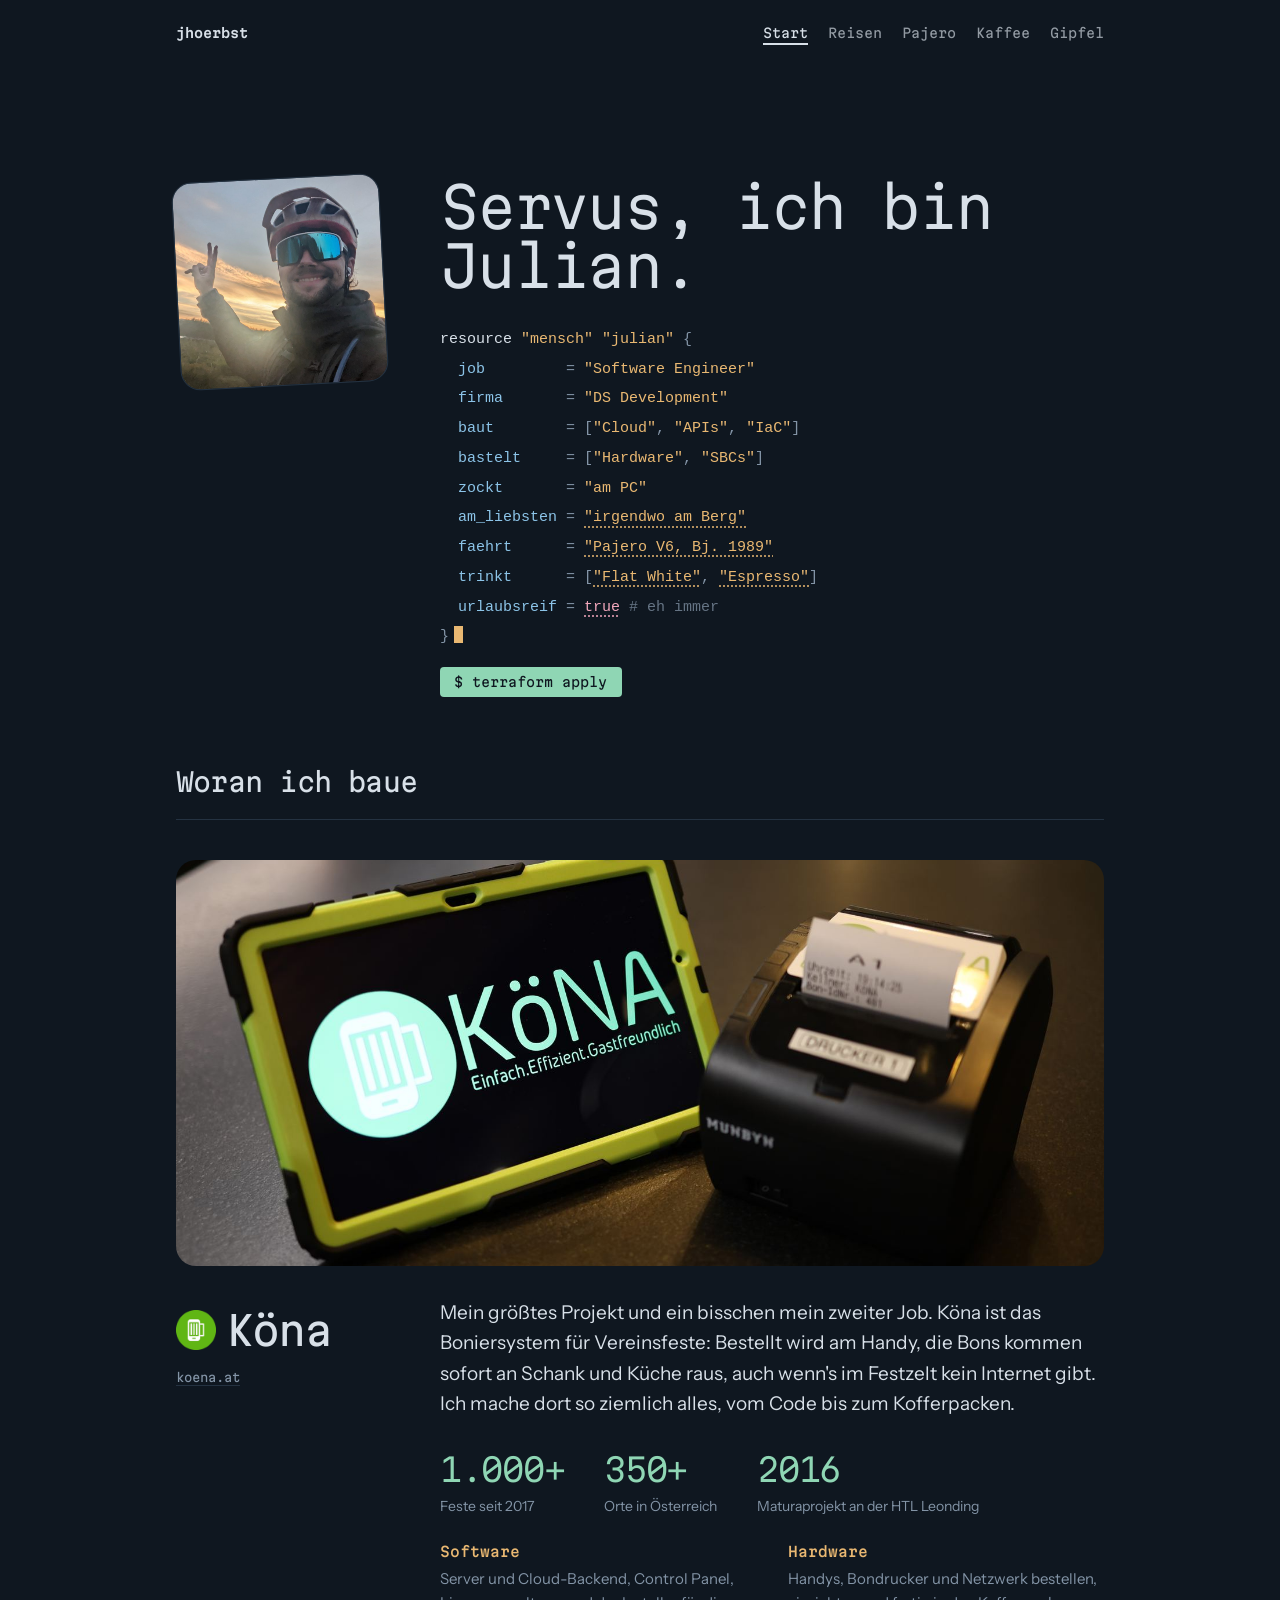
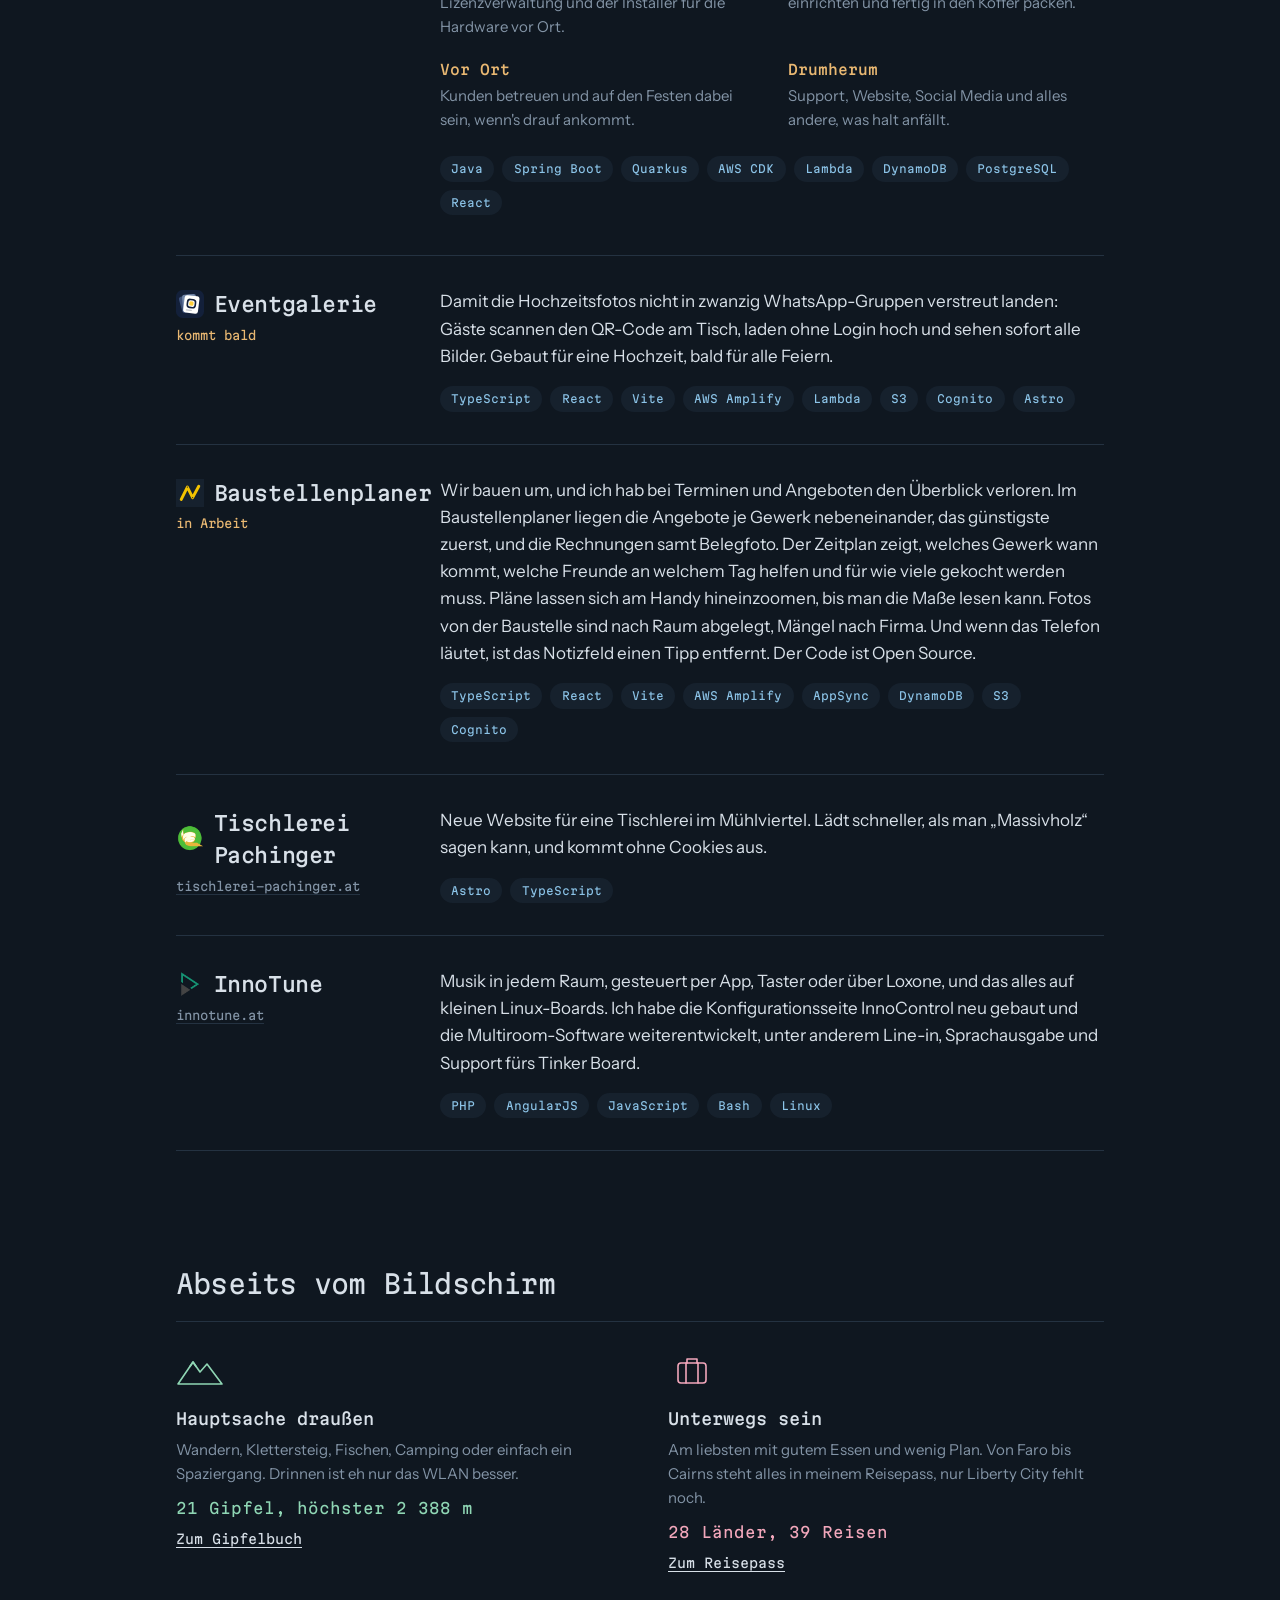
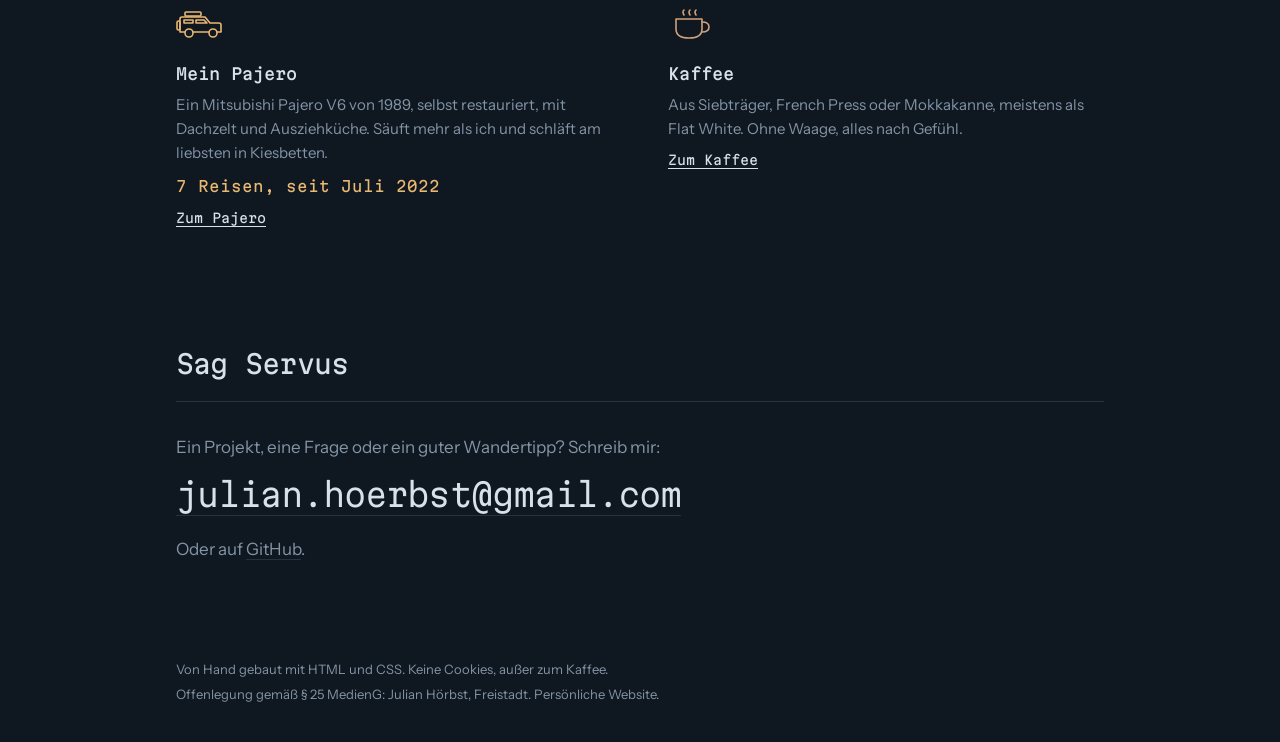
==== index.html @ 6cba7a68 "Baustellenplaner: mehr zu den Funktionen" ====
<!doctype html>
<html lang="de">
<head>
  <meta charset="utf-8">
  <meta name="viewport" content="width=device-width, initial-scale=1">
  <title>Julian Hörbst</title>
  <meta name="description" content="Servus, ich bin Julian: Software Engineer für Cloud, APIs und Infrastructure as Code. Hier gibt's meine Projekte und ein bisschen was über mich.">
  <meta name="color-scheme" content="dark">
  <meta name="theme-color" content="#0f1720">
  <link rel="canonical" href="https://jhoerbst.github.io/">
  <meta property="og:type" content="website">
  <meta property="og:title" content="Julian Hörbst">
  <meta property="og:description" content="Software Engineer für Cloud, APIs und Infrastructure as Code. Abseits vom Bildschirm am liebsten draußen.">
  <meta property="og:url" content="https://jhoerbst.github.io/">
  <meta property="og:locale" content="de_AT">
  <link rel="icon" href="assets/img/favicon.svg" type="image/svg+xml">
  <link rel="preload" href="assets/fonts/martian-mono.woff2" as="font" type="font/woff2" crossorigin>
  <link rel="preload" href="assets/fonts/instrument-sans.woff2" as="font" type="font/woff2" crossorigin>
  <link rel="stylesheet" href="assets/style.css">
  <link rel="stylesheet" href="assets/nav.css">
</head>
<body style="--nav-fg: var(--text)">
  <header>
    <nav class="sitenav" aria-label="Seiten">
      <a class="sitenav-logo" href="./">jhoerbst</a>
      <ul>
        <li><a href="./" aria-current="page">Start</a></li>
        <li><a href="reisen/">Reisen</a></li>
        <li><a href="camper/">Pajero</a></li>
        <li><a href="kaffee/">Kaffee</a></li>
        <li><a href="gipfel/">Gipfel</a></li>
      </ul>
    </nav>
  </header>

  <main>
    <section class="hero" aria-labelledby="name">
      <figure class="portrait">
        <span class="initials" aria-hidden="true">JH</span>
        <img src="assets/img/me.jpg" alt="Julian mit Radhelm und Sonnenbrille, macht ein Peace-Zeichen vor einem Sonnenuntergang" width="800" height="800" onerror="this.remove()">
      </figure>

      <div class="intro">
        <h1 id="name">Servus, ich bin Julian.</h1>
        <pre class="hcl"><code><span class="l"><span class="kw">resource</span> <span class="s">"mensch"</span> <span class="s">"julian"</span> {</span>
<span class="l">  <span class="k">job</span>         = <span class="s">"Software Engineer"</span></span>
<span class="l">  <span class="k">firma</span>       = <span class="s">"DS Development"</span></span>
<span class="l">  <span class="k">baut</span>        = [<span class="s">"Cloud"</span>, <span class="s">"APIs"</span>, <span class="s">"IaC"</span>]</span>
<span class="l">  <span class="k">bastelt</span>     = [<span class="s">"Hardware"</span>, <span class="s">"SBCs"</span>]</span>
<span class="l">  <span class="k">zockt</span>       = <span class="s">"am PC"</span></span>
<span class="l">  <span class="k">am_liebsten</span> = <button class="s wechsel" type="button" id="am-liebsten" title="Draufklicken">"irgendwo am Berg"</button></span>
<span class="l">  <span class="k">faehrt</span>      = <a class="s" href="camper/">"Pajero V6, Bj. 1989"</a></span>
<span class="l">  <span class="k">trinkt</span>      = [<a class="s" href="kaffee/">"Flat White"</a>, <a class="s" href="kaffee/">"Espresso"</a>]</span>
<span class="l">  <span class="k">urlaubsreif</span> = <button class="bool" type="button" aria-pressed="true" title="Draufklicken">true</button> <span class="c"># eh immer</span></span>
<span class="l">}<span class="cursor" aria-hidden="true"></span></span></code></pre>
        <button type="button" class="apply-knopf" id="apply">$ terraform apply</button>
        <pre class="terminal" id="terminal" aria-live="polite" hidden></pre>
      </div>
    </section>

    <section class="projects" aria-labelledby="projekte">
      <h2 id="projekte">Woran ich baue</h2>

      <article class="feature" aria-labelledby="koena">
        <img class="feature-img" src="assets/img/koena.jpg" alt="Köna-Tablet mit Logo neben einem Bondrucker, der gerade einen Bon druckt" width="1600" height="920" loading="lazy">

        <div class="feature-body">
          <div class="feature-head">
            <h3 id="koena"><img class="logo" src="assets/img/logos/koena.png" alt="" width="96" height="96">Köna</h3>
            <a class="project-link" href="https://koena.at">koena.at</a>
          </div>
          <p class="feature-lead">
            Mein größtes Projekt und ein bisschen mein zweiter Job. Köna ist das Boniersystem
            für Vereinsfeste: Bestellt wird am Handy, die Bons kommen sofort an Schank und
            Küche raus, auch wenn's im Festzelt kein Internet gibt. Ich mache dort so ziemlich
            alles, vom Code bis zum Kofferpacken.
          </p>

          <dl class="facts">
            <div><dt>Feste seit 2017</dt><dd>1.000+</dd></div>
            <div><dt>Orte in Österreich</dt><dd>350+</dd></div>
            <div><dt>Maturaprojekt an der HTL Leonding</dt><dd>2016</dd></div>
          </dl>

          <ul class="roles">
            <li><h4>Software</h4><p>Server und Cloud-Backend, Control Panel, Lizenzverwaltung und der Installer für die Hardware vor Ort.</p></li>
            <li><h4>Hardware</h4><p>Handys, Bondrucker und Netzwerk bestellen, einrichten und fertig in den Koffer packen.</p></li>
            <li><h4>Vor Ort</h4><p>Kunden betreuen und auf den Festen dabei sein, wenn's drauf ankommt.</p></li>
            <li><h4>Drumherum</h4><p>Support, Website, Social Media und alles andere, was halt anfällt.</p></li>
          </ul>

          <ul class="stack" aria-label="Technik">
            <li>Java</li><li>Spring Boot</li><li>Quarkus</li><li>AWS CDK</li><li>Lambda</li><li>DynamoDB</li><li>PostgreSQL</li><li>React</li>
          </ul>
        </div>
      </article>

      <ul class="project-list">

        <li class="project">
          <div class="project-head">
            <h3><img class="logo" src="assets/img/logos/eventgalerie.svg" alt="" width="96" height="96">Eventgalerie</h3>
            <span class="status">kommt bald</span>
          </div>
          <p>
            Damit die Hochzeitsfotos nicht in zwanzig WhatsApp-Gruppen verstreut landen:
            Gäste scannen den QR-Code am Tisch, laden ohne Login hoch und sehen sofort
            alle Bilder. Gebaut für eine Hochzeit, bald für alle Feiern.
          </p>
          <ul class="stack" aria-label="Technik">
            <li>TypeScript</li><li>React</li><li>Vite</li><li>AWS Amplify</li><li>Lambda</li><li>S3</li><li>Cognito</li><li>Astro</li>
          </ul>
        </li>

        <li class="project">
          <div class="project-head">
            <h3><img class="logo" src="assets/img/logos/baustellenplaner.svg" alt="" width="96" height="96">Baustellenplaner</h3>
            <span class="status">in Arbeit</span>
          </div>
          <p>
            Wir bauen um, und ich hab bei Terminen und Angeboten den Überblick verloren.
            Im Baustellenplaner liegen die Angebote je Gewerk nebeneinander, das günstigste
            zuerst, und die Rechnungen samt Belegfoto. Der Zeitplan zeigt, welches Gewerk
            wann kommt, welche Freunde an welchem Tag helfen und für wie viele gekocht
            werden muss. Pläne lassen sich am Handy hineinzoomen, bis man die Maße lesen
            kann. Fotos von der Baustelle sind nach Raum abgelegt, Mängel nach Firma. Und
            wenn das Telefon läutet, ist das Notizfeld einen Tipp entfernt. Der Code ist
            Open Source.
          </p>
          <ul class="stack" aria-label="Technik">
            <li>TypeScript</li><li>React</li><li>Vite</li><li>AWS Amplify</li><li>AppSync</li><li>DynamoDB</li><li>S3</li><li>Cognito</li>
          </ul>
        </li>

        <li class="project">
          <div class="project-head">
            <h3><img class="logo" src="assets/img/logos/pachinger.png" alt="" width="96" height="96">Tischlerei Pachinger</h3>
            <a class="project-link" href="https://tischlerei-pachinger.at">tischlerei-pachinger.at</a>
          </div>
          <p>
            Neue Website für eine Tischlerei im Mühlviertel. Lädt schneller, als man
            „Massivholz“ sagen kann, und kommt ohne Cookies aus.
          </p>
          <ul class="stack" aria-label="Technik">
            <li>Astro</li><li>TypeScript</li>
          </ul>
        </li>

        <li class="project">
          <div class="project-head">
            <h3><img class="logo" src="assets/img/logos/innotune.png" alt="" width="96" height="96">InnoTune</h3>
            <a class="project-link" href="https://www.innotune.at/">innotune.at</a>
          </div>
          <p>
            Musik in jedem Raum, gesteuert per App, Taster oder über Loxone, und das alles
            auf kleinen Linux-Boards. Ich habe die Konfigurationsseite InnoControl neu gebaut
            und die Multiroom-Software weiterentwickelt, unter anderem Line-in, Sprachausgabe
            und Support fürs Tinker Board.
          </p>
          <ul class="stack" aria-label="Technik">
            <li>PHP</li><li>AngularJS</li><li>JavaScript</li><li>Bash</li><li>Linux</li>
          </ul>
        </li>
      </ul>
    </section>

    <section class="offline" aria-labelledby="offline">
      <h2 id="offline">Abseits vom Bildschirm</h2>

      <ul class="hobby-list">
        <li class="hobby hobby-berg">
          <svg viewBox="0 0 48 32" aria-hidden="true"><path d="M2 30 L17 8 L24 18 L31 10 L46 30 Z"/><path d="M14 12.5 L17 8 L20 12.5"/></svg>
          <h3>Hauptsache draußen</h3>
          <p>Wandern, Klettersteig, Fischen, Camping oder einfach ein Spaziergang. Drinnen ist eh nur das WLAN besser.</p>
          <p class="hobby-zahl" id="gipfel-zahl" hidden></p>
          <a class="hobby-link" href="gipfel/">Zum Gipfelbuch</a>
        </li>
        <li class="hobby hobby-reise">
          <svg viewBox="0 0 48 32" aria-hidden="true"><rect x="10" y="9" width="28" height="20" rx="3"/><path d="M19 9 V5 H29 V9 M18 9 V29 M30 9 V29"/></svg>
          <h3>Unterwegs sein</h3>
          <p>Am liebsten mit gutem Essen und wenig Plan. Von Faro bis Cairns steht alles in meinem Reisepass, nur Liberty City fehlt noch.</p>
          <p class="hobby-zahl" id="reise-zahl" hidden></p>
          <a class="hobby-link" href="reisen/">Zum Reisepass</a>
        </li>
        <li class="hobby hobby-pajero">
          <svg viewBox="0 0 48 32" aria-hidden="true"><rect x="9" y="3" width="16" height="4" rx="1"/><path d="M4 23 V10 Q4 8 6 8 H29 L34 14 H43 Q45 14 45 16 V23 Z"/><path d="M8 11 H17 V14 H8 Z M20 11 H28 L31 14 H20 Z"/><rect x="1" y="12" width="3" height="9" rx="1.5"/><circle class="rad" cx="13" cy="24" r="4"/><circle class="rad" cx="37" cy="24" r="4"/></svg>
          <h3>Mein Pajero</h3>
          <p>Ein Mitsubishi Pajero V6 von 1989, selbst restauriert, mit Dachzelt und Ausziehküche. Säuft mehr als ich und schläft am liebsten in Kiesbetten.</p>
          <p class="hobby-zahl" id="pajero-zahl" hidden></p>
          <a class="hobby-link" href="camper/">Zum Pajero</a>
        </li>
        <li class="hobby hobby-kaffee">
          <svg viewBox="0 0 48 32" aria-hidden="true"><path d="M8 10 H34 V20 Q34 29 21 29 Q8 29 8 20 Z"/><path d="M34 13 Q41 13 41 18 Q41 23 34 23"/><path d="M16 6 Q14 3 16 1 M22 6 Q20 3 22 1 M28 6 Q26 3 28 1"/></svg>
          <h3>Kaffee</h3>
          <p>Aus Siebträger, French Press oder Mokkakanne, meistens als Flat White. Ohne Waage, alles nach Gefühl.</p>
          <a class="hobby-link" href="kaffee/">Zum Kaffee</a>
        </li>
      </ul>
    </section>
  </main>

  <footer class="contact" aria-labelledby="kontakt">
    <h2 id="kontakt">Sag Servus</h2>
    <p>Ein Projekt, eine Frage oder ein guter Wandertipp? Schreib mir:</p>
    <!-- Adresse wird erst im Browser zusammengesetzt, damit Bots sie nicht aus dem HTML lesen -->
    <a class="mail" id="mail" data-u="tsbreoh.nailuj" data-d="moc.liamg">julian.hoerbst [at] gmail [punkt] com</a>
    <p class="profile">Oder auf <a href="https://github.com/JHoerbst">GitHub</a>.</p>
    <p class="fine">
      Von Hand gebaut mit HTML und CSS. Keine Cookies, außer zum Kaffee.
    </p>
    <p class="legal">
      Offenlegung gemäß § 25 MedienG: Julian Hörbst, Freistadt. Persönliche Website.
    </p>
  </footer>

  <!-- Konami-Code: ↑↑↓↓←→←→BA -->
  <div class="konami" id="konami" aria-hidden="true">
    <svg viewBox="0 0 48 32"><rect x="9" y="3" width="16" height="4" rx="1"/><path d="M4 23 V10 Q4 8 6 8 H29 L34 14 H43 Q45 14 45 16 V23 Z"/><path d="M8 11 H17 V14 H8 Z M20 11 H28 L31 14 H20 Z"/><rect x="1" y="12" width="3" height="9" rx="1.5"/><circle class="rad" cx="13" cy="24" r="4"/><circle class="rad" cx="37" cy="24" r="4"/></svg>
  </div>

  <script src="assets/start.js"></script>
  <script>
    // Zahlen von der Reiseseite, damit die Startseite immer mitzieht
    fetch('reisen/reisen.json', { cache: 'no-cache' })
      .then((r) => (r.ok ? r.json() : Promise.reject()))
      .then((d) => {
        const reisen = d.reisen || [];
        const laender = new Set(reisen.flatMap((r) => r.laender || []));
        const pajero = reisen.filter((r) => (r.tags || []).includes('camper'));
        const zeige = (id, text) => { const el = document.getElementById(id); el.textContent = text; el.hidden = false; };
        zeige('reise-zahl', `${laender.size} Länder, ${reisen.length} Reisen`);
        if (pajero.length) zeige('pajero-zahl', `${pajero.length} Reisen, seit Juli 2022`);
      })
      .catch(() => {});
    fetch('gipfel/gipfel.json', { cache: 'no-cache' })
      .then((r) => (r.ok ? r.json() : Promise.reject()))
      .then((d) => {
        const g = (d.gipfel || []).filter((x) => x.hoehe != null).sort((a, b) => b.hoehe - a.hoehe);
        const el = document.getElementById('gipfel-zahl');
        el.textContent = `${d.gipfel.length} Gipfel, höchster ${g[0].hoehe.toLocaleString('de-AT')} m`;
        el.hidden = false;
      })
      .catch(() => {});

    // Kleines Easter Egg: urlaubsreif umschalten.
    document.querySelectorAll('.bool').forEach((btn) => {
      const comment = btn.nextElementSibling;
      btn.addEventListener('click', () => {
        const on = btn.getAttribute('aria-pressed') !== 'true';
        btn.setAttribute('aria-pressed', on);
        btn.textContent = on ? 'true' : 'false';
        comment.textContent = on ? '# eh immer' : '# netter Versuch';
      });
    });
  </script>
</body>
</html>
---- assets/style.css ----
@font-face {
  font-family: "Martian Mono";
  src: url("fonts/martian-mono.woff2") format("woff2");
  font-weight: 100 800;
  font-display: swap;
}

@font-face {
  font-family: "Instrument Sans";
  src: url("fonts/instrument-sans.woff2") format("woff2");
  font-weight: 400 700;
  font-display: swap;
}

:root {
  --bg: #0f1720;
  --surface: #16212d;
  --line: #243241;
  --text: #d8e0e8;
  --muted: #8394a6;
  --key: #8cc4e8;
  --string: #e9b872;
  --mint: #8fd6b4;
  --rose: #f2a7bb;

  --mono: "Martian Mono", ui-monospace, "SF Mono", Menlo, monospace;
  --sans: "Instrument Sans", system-ui, -apple-system, "Segoe UI", sans-serif;

  --measure: 62ch;
  --gutter: clamp(1rem, 5vw, 3rem);
  --col: 13rem;
  --gap: clamp(1.5rem, 5vw, 3.5rem);
  color-scheme: dark;
}

*,
*::before,
*::after {
  box-sizing: border-box;
}

html {
  -webkit-text-size-adjust: 100%;
}

body {
  margin: 0;
  background: var(--bg);
  color: var(--text);
  font-family: var(--sans);
  font-size: 1.0625rem;
  line-height: 1.6;
  -webkit-font-smoothing: antialiased;
}

a {
  color: inherit;
  text-decoration-color: var(--line);
  text-decoration-thickness: 1px;
  text-underline-offset: 0.25em;
}

a:hover {
  color: var(--string);
  text-decoration-color: currentColor;
}

:focus-visible {
  outline: 2px solid var(--string);
  outline-offset: 3px;
  border-radius: 2px;
}

h1,
h2,
h3 {
  font-family: var(--mono);
  font-weight: 400;
  margin: 0;
}

p {
  margin: 0;
}

/* Kopfzeile */

.top {
  display: flex;
  align-items: center;
  justify-content: space-between;
  max-width: 64rem;
  margin: 0 auto;
  padding: 1.5rem var(--gutter);
  font-family: var(--mono);
  font-size: 0.8125rem;
}

.mark {
  font-weight: 600;
  text-decoration: none;
  letter-spacing: -0.02em;
}

.top nav {
  display: flex;
  flex-wrap: wrap;
  justify-content: flex-end;
  gap: 0.35rem 1.5rem;
}

@media (max-width: 40rem) {
  .top {
    align-items: flex-start;
  }

  .top nav {
    gap: 0.35rem 1rem;
  }
}

.top nav a {
  color: var(--muted);
  text-decoration: none;
}

.top nav a:hover {
  color: var(--string);
}

main,
.contact {
  max-width: 64rem;
  margin: 0 auto;
  padding: 0 var(--gutter);
}

/* Einstieg */

.hero {
  display: grid;
  grid-template-columns: var(--col) minmax(0, 1fr);
  gap: var(--gap);
  align-items: start;
  padding: clamp(3rem, 10vw, 7rem) 0 clamp(2.5rem, 6vw, 4rem);
}

.portrait {
  position: relative;
  margin: 0;
  aspect-ratio: 1;
  background: var(--surface);
  border: 1px solid var(--line);
  border-radius: 1.25rem;
  overflow: hidden;
  transform: rotate(-3deg);
  transition: transform 0.3s ease;
}

.portrait:hover {
  transform: rotate(1.5deg) scale(1.03);
}

.portrait img {
  position: absolute;
  inset: 0;
  width: 100%;
  height: 100%;
  object-fit: cover;
}

.initials {
  position: absolute;
  inset: 0;
  display: grid;
  place-items: center;
  font-family: var(--mono);
  font-size: 2.5rem;
  font-weight: 300;
  color: var(--muted);
}

h1 {
  font-size: clamp(1.875rem, 5.4vw, 3.5rem);
  font-weight: 300;
  line-height: 1.05;
  letter-spacing: -0.04em;
  margin-bottom: 1.75rem;
}

.hcl {
  margin: 0;
  font-family: var(--mono);
  font-size: clamp(0.75rem, 1.6vw, 0.9375rem);
  line-height: 1.85;
  color: var(--muted);
  overflow-x: auto;
}

.hcl .kw {
  color: var(--text);
}

.hcl .k {
  color: var(--key);
}

.hcl .s {
  color: var(--string);
}

.hcl .l {
  display: inline-block;
}

.hcl .c {
  color: var(--muted);
  opacity: 0.75;
}

.bool {
  font: inherit;
  color: var(--rose);
  background: none;
  border: 0;
  padding: 0;
  cursor: pointer;
  text-decoration: underline dotted;
  text-underline-offset: 0.3em;
}

.bool:hover {
  color: var(--text);
}

.cursor {
  display: inline-block;
  width: 0.6em;
  height: 1.15em;
  margin-left: 0.35em;
  vertical-align: -0.2em;
  background: var(--string);
  animation: blink 1.1s steps(1) infinite;
}

/* Der einzige Auftritt: Zeilen erscheinen wie bei einem terraform apply. */
@media (prefers-reduced-motion: no-preference) {
  .hcl .l {
    opacity: 0;
    animation: line-in 0.01s linear forwards;
  }

  .hcl .l:nth-child(1) { animation-delay: 0.15s; }
  .hcl .l:nth-child(2) { animation-delay: 0.27s; }
  .hcl .l:nth-child(3) { animation-delay: 0.39s; }
  .hcl .l:nth-child(4) { animation-delay: 0.51s; }
  .hcl .l:nth-child(5) { animation-delay: 0.6s; }
  .hcl .l:nth-child(6) { animation-delay: 0.69s; }
  .hcl .l:nth-child(7) { animation-delay: 0.78s; }
  .hcl .l:nth-child(8) { animation-delay: 0.9s; }
  .hcl .l:nth-child(9) { animation-delay: 1.02s; }
  .hcl .l:nth-child(10) { animation-delay: 1.14s; }
  .hcl .l:nth-child(11) { animation-delay: 1.26s; }
  .hcl .l:nth-child(12) { animation-delay: 1.38s; }
}

@media (prefers-reduced-motion: reduce) {
  .cursor {
    animation: none;
  }

  .portrait {
    transition: none;
  }
}

@keyframes line-in {
  to { opacity: 1; }
}

@keyframes blink {
  50% { opacity: 0; }
}

/* Über mich */

.about {
  display: grid;
  gap: 1rem;
  max-width: var(--measure);
  margin-left: calc(var(--col) + var(--gap));
  padding-bottom: clamp(4rem, 10vw, 7rem);
  font-size: clamp(1.0625rem, 1.6vw, 1.1875rem);
}

/* Projekte */

.projects h2,
.offline h2,
.contact h2 {
  font-size: clamp(1.25rem, 2.6vw, 1.625rem);
  font-weight: 400;
  letter-spacing: -0.03em;
  padding-bottom: 1rem;
  border-bottom: 1px solid var(--line);
}

.project-list {
  list-style: none;
  margin: 0;
  padding: 0;
}

.project {
  display: grid;
  grid-template-columns: var(--col) minmax(0, var(--measure));
  align-content: start;
  gap: 0.75rem var(--gap);
  padding: 2rem 0;
  border-bottom: 1px solid var(--line);
}

.project-head {
  display: flex;
  flex-direction: column;
  align-items: flex-start;
  gap: 0.35rem;
  grid-row: span 2;
}

.project h3,
.feature-head h3 {
  display: flex;
  align-items: center;
  gap: 0.6rem;
}

.logo {
  flex: none;
  width: 1.75rem;
  height: 1.75rem;
}

.feature-head .logo {
  width: 2.5rem;
  height: 2.5rem;
}

.project h3 {
  font-size: 1.25rem;
  font-weight: 500;
  letter-spacing: -0.02em;
}

.project-link,
.status {
  font-family: var(--mono);
  font-size: 0.75rem;
  color: var(--muted);
}

.status {
  color: var(--string);
}

.project p {
  grid-column: 2;
  color: var(--text);
}

.stack {
  grid-column: 2;
  display: flex;
  flex-wrap: wrap;
  gap: 0.5rem;
  list-style: none;
  margin: 0.25rem 0 0;
  padding: 0;
  font-family: var(--mono);
  font-size: 0.6875rem;
  color: var(--key);
}

.stack li {
  padding: 0.25rem 0.7rem;
  background: var(--surface);
  border-radius: 999px;
}

/* Köna */

.feature {
  padding: 2.5rem 0;
  border-bottom: 1px solid var(--line);
}

.feature-img {
  display: block;
  width: 100%;
  height: auto;
  aspect-ratio: 16 / 7;
  object-fit: cover;
  object-position: center 55%;
  border-radius: 1.25rem;
  margin-bottom: 2rem;
}

.feature-body {
  display: grid;
  grid-template-columns: var(--col) minmax(0, 1fr);
  gap: 1.5rem var(--gap);
}

.feature-head {
  grid-row: span 4;
  display: flex;
  flex-direction: column;
  align-items: flex-start;
  gap: 0.35rem;
}

.feature-head h3 {
  font-size: clamp(1.75rem, 4vw, 2.5rem);
  font-weight: 400;
  letter-spacing: -0.04em;
}

.feature-lead {
  max-width: var(--measure);
  font-size: clamp(1.0625rem, 1.6vw, 1.1875rem);
}

.facts {
  display: flex;
  flex-wrap: wrap;
  gap: 1rem 2.5rem;
  margin: 0;
}

.facts div {
  display: flex;
  flex-direction: column-reverse;
}

.facts dd {
  margin: 0;
  font-family: var(--mono);
  font-size: clamp(1.5rem, 3vw, 2rem);
  font-weight: 300;
  letter-spacing: -0.04em;
  color: var(--mint);
}

.facts dt {
  font-size: 0.875rem;
  color: var(--muted);
}

.roles {
  display: grid;
  grid-template-columns: repeat(2, minmax(0, 1fr));
  gap: 1.25rem 2rem;
  list-style: none;
  margin: 0;
  padding: 0;
}

.roles h4 {
  margin: 0 0 0.2rem;
  font-family: var(--mono);
  font-size: 0.875rem;
  font-weight: 500;
  color: var(--string);
}

.roles p {
  font-size: 0.9375rem;
  color: var(--muted);
}

.feature .stack {
  grid-column: 2;
  margin: 0;
}

/* Abseits vom Bildschirm */

.offline {
  padding-top: clamp(4rem, 10vw, 7rem);
}

.hobby-list {
  display: grid;
  grid-template-columns: repeat(2, minmax(0, 1fr));
  gap: 2rem var(--gap);
  list-style: none;
  margin: 0;
  padding: 2rem 0 0;
}

.hobby svg {
  width: 3rem;
  height: 2rem;
  margin-bottom: 0.75rem;
  fill: none;
  stroke: currentColor;
  stroke-width: 1.6;
  stroke-linecap: round;
  stroke-linejoin: round;
}

.hobby-berg { color: var(--mint); }
.hobby-chip { color: var(--key); }
.hobby-reise { color: var(--rose); }
.hobby-pajero { color: var(--string); }
.hobby-pajero .rad { fill: var(--bg); }
.hobby-kaffee { color: #d1a27a; }

.hobby-zahl {
  margin-top: 0.6rem;
  font-family: var(--mono);
  font-size: 0.8125rem;
  color: currentColor !important;
}

.hobby-link {
  display: inline-block;
  margin-top: 0.6rem;
  font-family: var(--mono);
  font-size: 0.8125rem;
  color: var(--text);
  text-decoration-color: currentColor;
}

.hcl a.s {
  text-decoration: underline dotted;
  text-underline-offset: 0.3em;
}

.hcl a.s:hover {
  color: var(--text);
}

.hobby h3 {
  margin-bottom: 0.4rem;
  color: var(--text);
  font-size: 1rem;
  font-weight: 500;
}

.hobby p {
  color: var(--muted);
  font-size: 0.9375rem;
}

/* Kontakt */

.contact {
  padding-top: clamp(4rem, 10vw, 7rem);
  padding-bottom: 3rem;
}

.contact > p:first-of-type {
  margin-top: 2rem;
  color: var(--muted);
}

.mail {
  display: inline-block;
  margin-top: 0.5rem;
  font-family: var(--mono);
  font-size: clamp(1rem, 3.6vw, 2rem);
  font-weight: 300;
  letter-spacing: -0.03em;
  overflow-wrap: anywhere;
}

.fine {
  margin-top: clamp(4rem, 10vw, 6rem);
  font-size: 0.8125rem;
  color: var(--muted);
}

.legal {
  margin-top: 0.25rem;
  font-size: 0.8125rem;
  color: var(--muted);
}

/* Schmal */

@media (max-width: 40rem) {
  .hero {
    grid-template-columns: 1fr;
  }

  .about {
    margin-left: 0;
  }

  .portrait {
    width: 7.5rem;
  }

  .initials {
    font-size: 1.75rem;
  }

  .project {
    grid-template-columns: minmax(0, 1fr);
  }

  .project-head {
    grid-row: auto;
  }

  .feature-img {
    aspect-ratio: 4 / 3;
    border-radius: 1rem;
  }

  .feature-body {
    grid-template-columns: minmax(0, 1fr);
  }

  .feature-head {
    grid-row: auto;
  }

  .feature .stack {
    grid-column: 1;
  }

  .roles,
  .hobby-list {
    grid-template-columns: minmax(0, 1fr);
  }

  .project p,
  .stack {
    grid-column: 1;
  }
}

/* am_liebsten zum Durchklicken */
.wechsel {
  font: inherit;
  color: var(--string);
  background: none;
  border: 0;
  padding: 0;
  cursor: pointer;
  text-decoration: underline dotted;
  text-underline-offset: 0.3em;
}

/* terraform apply */
.apply-knopf {
  margin-top: 1rem;
  font-family: var(--mono);
  font-size: 0.8125rem;
  color: var(--bg);
  background: var(--mint);
  border: 0;
  border-radius: 4px;
  padding: 0.45rem 0.9rem;
  cursor: pointer;
}

.apply-knopf:hover {
  background: var(--string);
}

.terminal {
  margin: 0.75rem 0 0;
  padding: 1rem 1.1rem;
  background: #0a1017;
  border: 1px solid var(--line);
  border-radius: 6px;
  font-family: var(--mono);
  font-size: clamp(0.6875rem, 1.4vw, 0.8125rem);
  line-height: 1.7;
  color: var(--muted);
  white-space: pre-wrap;
  overflow-x: auto;
}

.terminal .cmd { color: var(--text); }
.terminal .plus { color: var(--mint); }
.terminal .ok { color: var(--mint); font-weight: 600; }

/* Konami-Pajero */
.konami {
  position: fixed;
  left: 0;
  bottom: 1rem;
  z-index: 20;
  width: 9rem;
  color: var(--string);
  transform: translateX(-12rem);
  pointer-events: none;
}

.konami svg {
  width: 100%;
  fill: none;
  stroke: currentColor;
  stroke-width: 1.6;
  stroke-linecap: round;
  stroke-linejoin: round;
}

.konami .rad { fill: var(--bg); }

.konami.faehrt {
  animation: quer 3.2s cubic-bezier(0.4, 0, 0.6, 1) both;
}

@keyframes quer {
  from { transform: translateX(-12rem); }
  to { transform: translateX(calc(100vw + 2rem)); }
}

@media (prefers-reduced-motion: reduce) {
  .konami.faehrt { animation-duration: 0.01s; }
}

.profile {
  margin-top: 1rem;
  color: var(--muted);
}
---- assets/nav.css ----
/* Gemeinsame Navigation: auf jeder Seite gleich gebaut, nur die Farbe kommt vom Theme (--nav-fg) */

@font-face {
  font-family: "Sitenav Mono";
  src: url("fonts/martian-mono.woff2") format("woff2");
  font-weight: 100 800;
  font-display: swap;
}

.sitenav {
  display: flex;
  flex-wrap: wrap;
  align-items: center;
  justify-content: space-between;
  gap: 0.5rem 1.5rem;
  box-sizing: border-box;
  max-width: 64rem;
  margin: 0 auto;
  padding: 1.5rem clamp(1rem, 5vw, 3rem);
  font-family: "Sitenav Mono", ui-monospace, Menlo, monospace;
  font-size: 0.8125rem;
  font-weight: 400;
  font-style: normal;
  letter-spacing: 0;
  text-transform: none;
  line-height: 1.4;
  color: var(--nav-fg, currentColor);
}

.sitenav a {
  color: inherit;
  text-decoration: none;
}

.sitenav-logo {
  font-weight: 600;
}

.sitenav ul {
  display: flex;
  flex-wrap: wrap;
  gap: 0.35rem 1.25rem;
  margin: 0;
  padding: 0;
  list-style: none;
}

.sitenav ul a {
  opacity: 0.65;
  text-underline-offset: 0.35em;
  text-decoration-thickness: 1.5px;
}

.sitenav ul a:hover {
  opacity: 1;
}

.sitenav ul a[aria-current="page"] {
  opacity: 1;
  text-decoration-line: underline;
}

.sitenav a:focus-visible {
  outline: 2px solid currentColor;
  outline-offset: 3px;
  border-radius: 2px;
}

@media (max-width: 40rem) {
  .sitenav ul {
    gap: 0.35rem 1rem;
  }
}
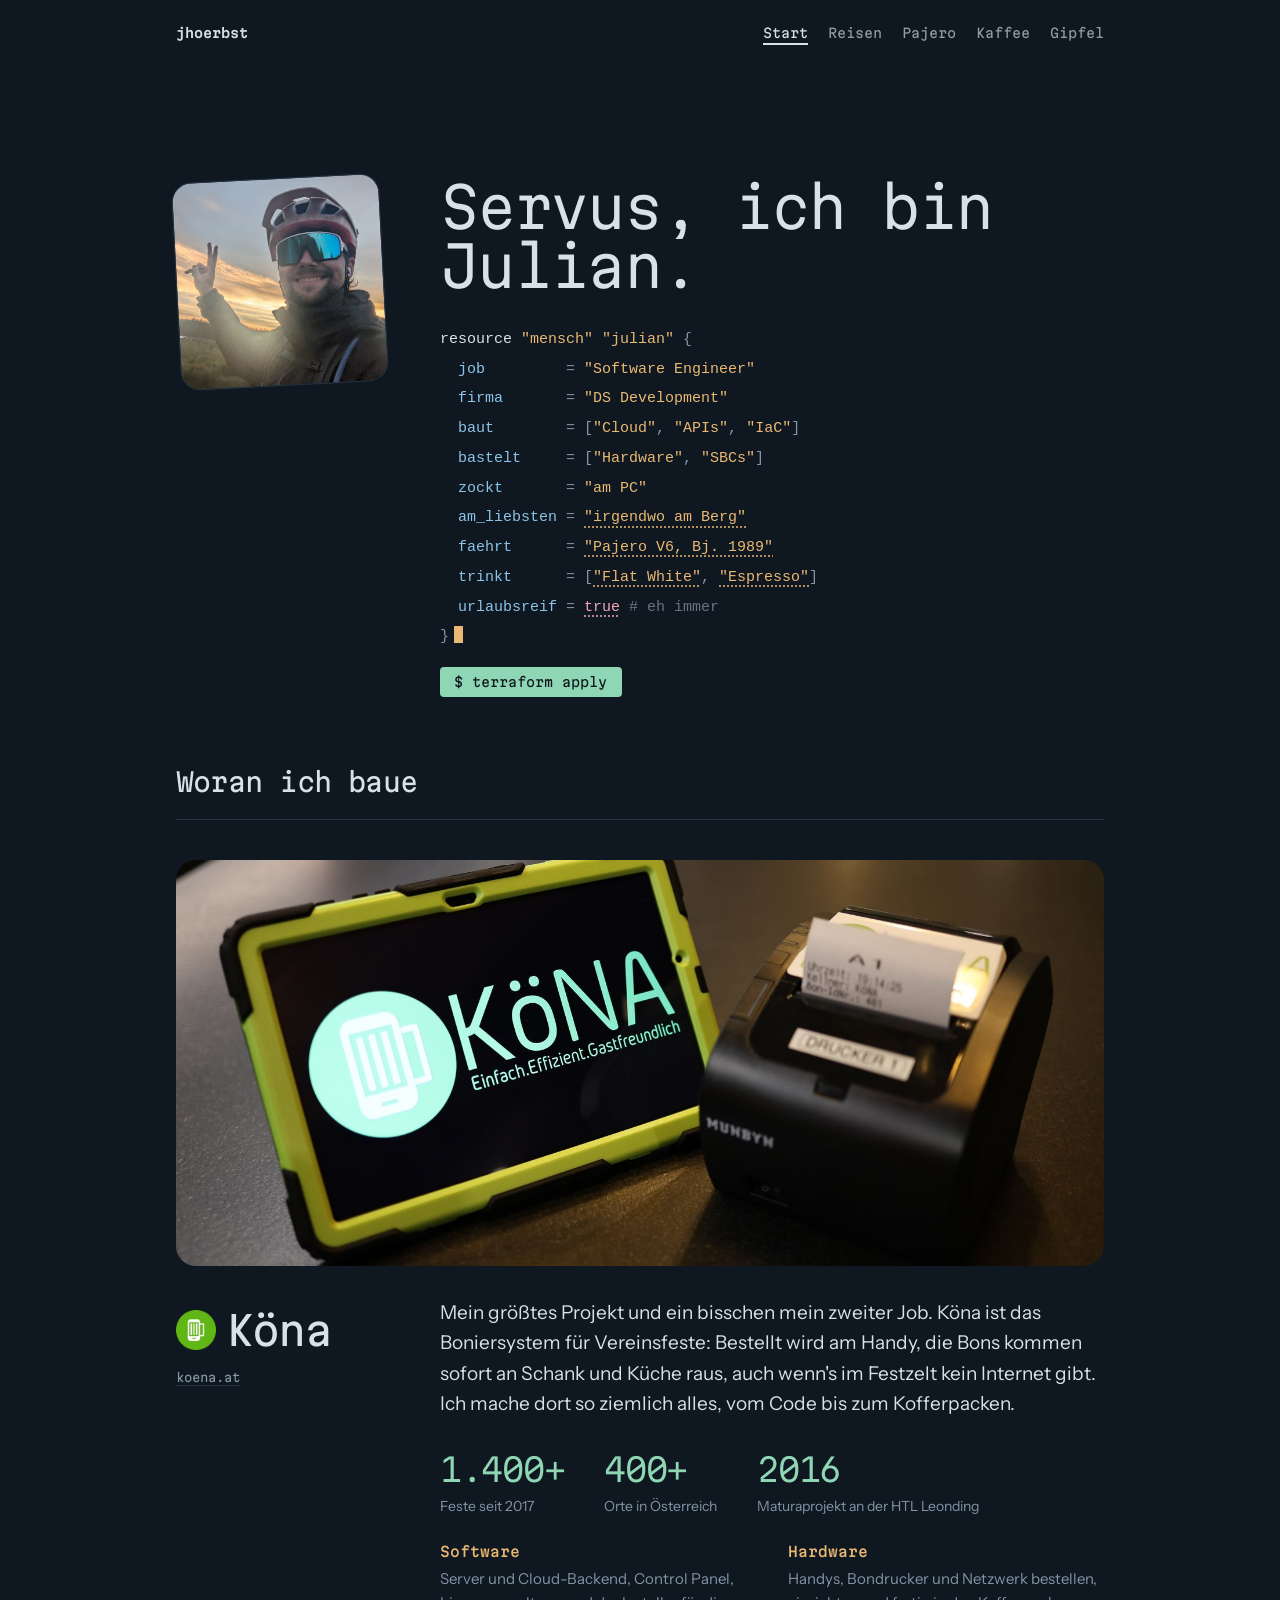
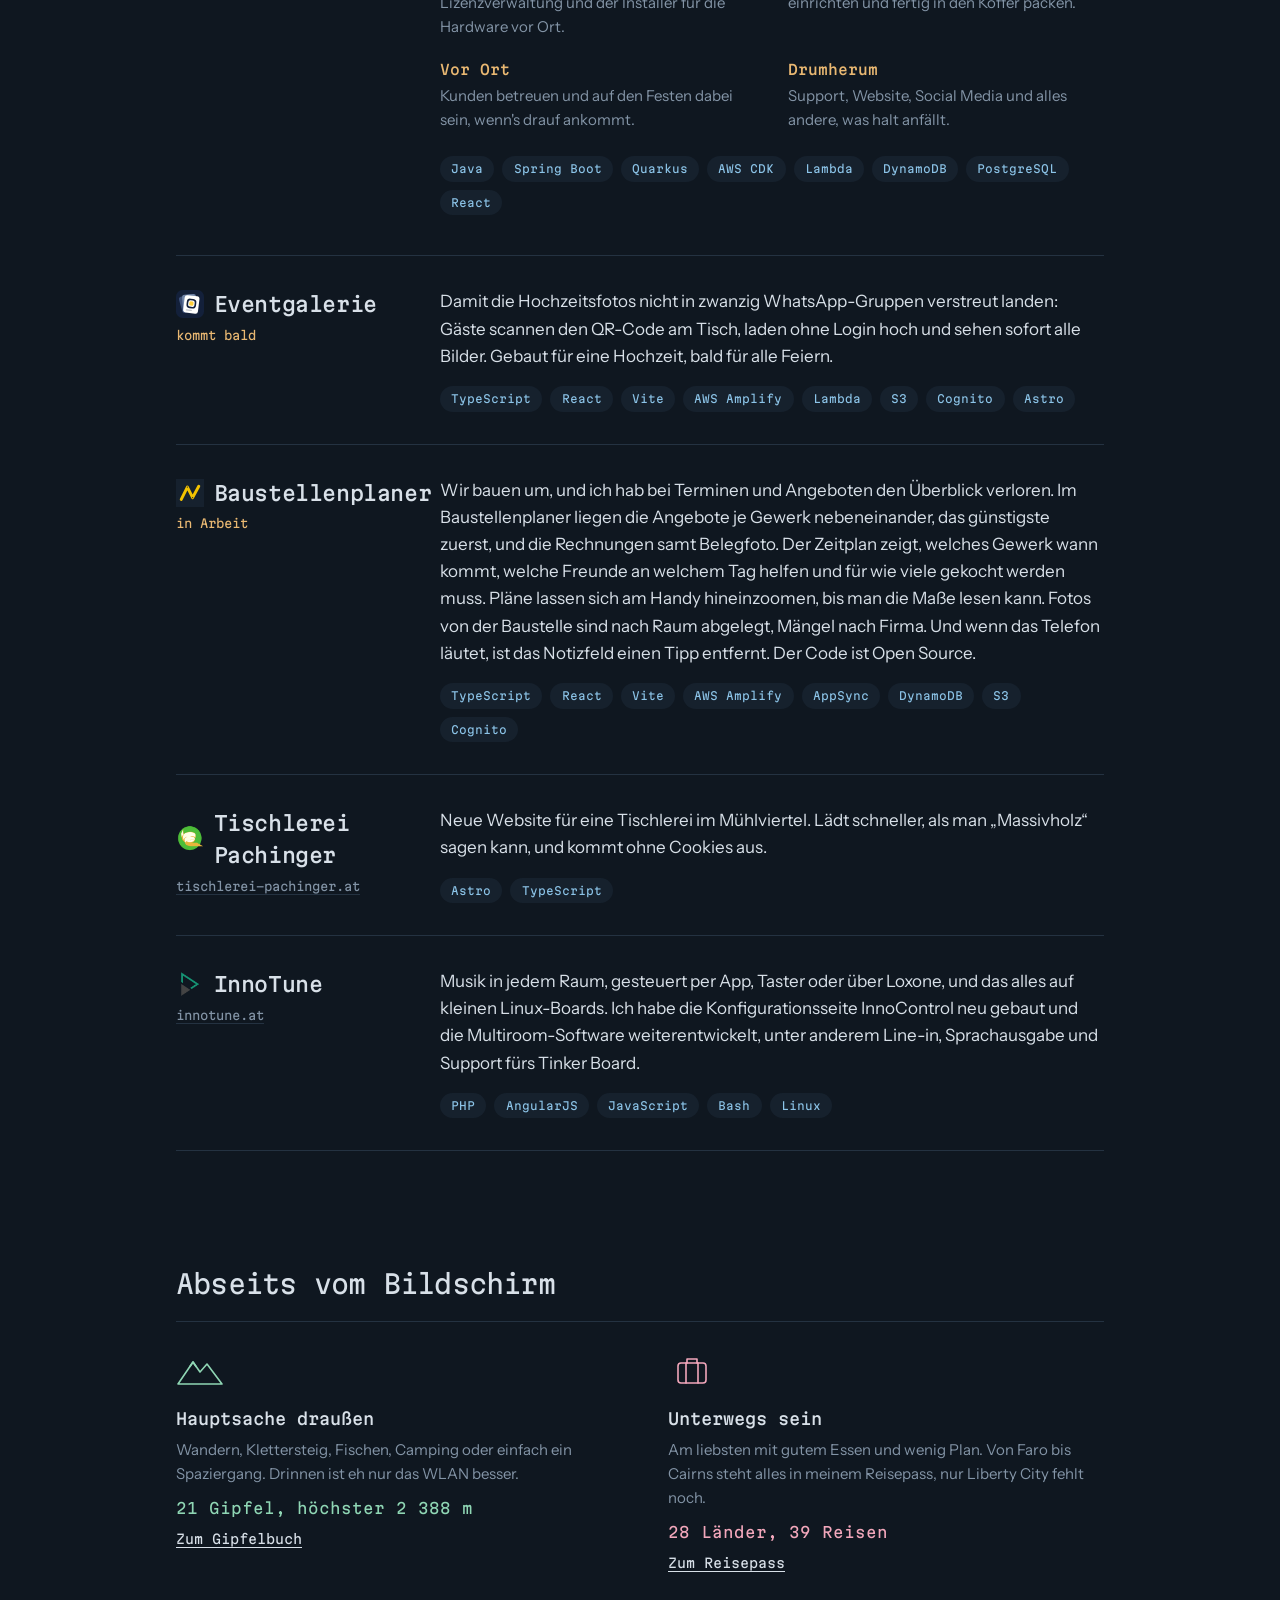
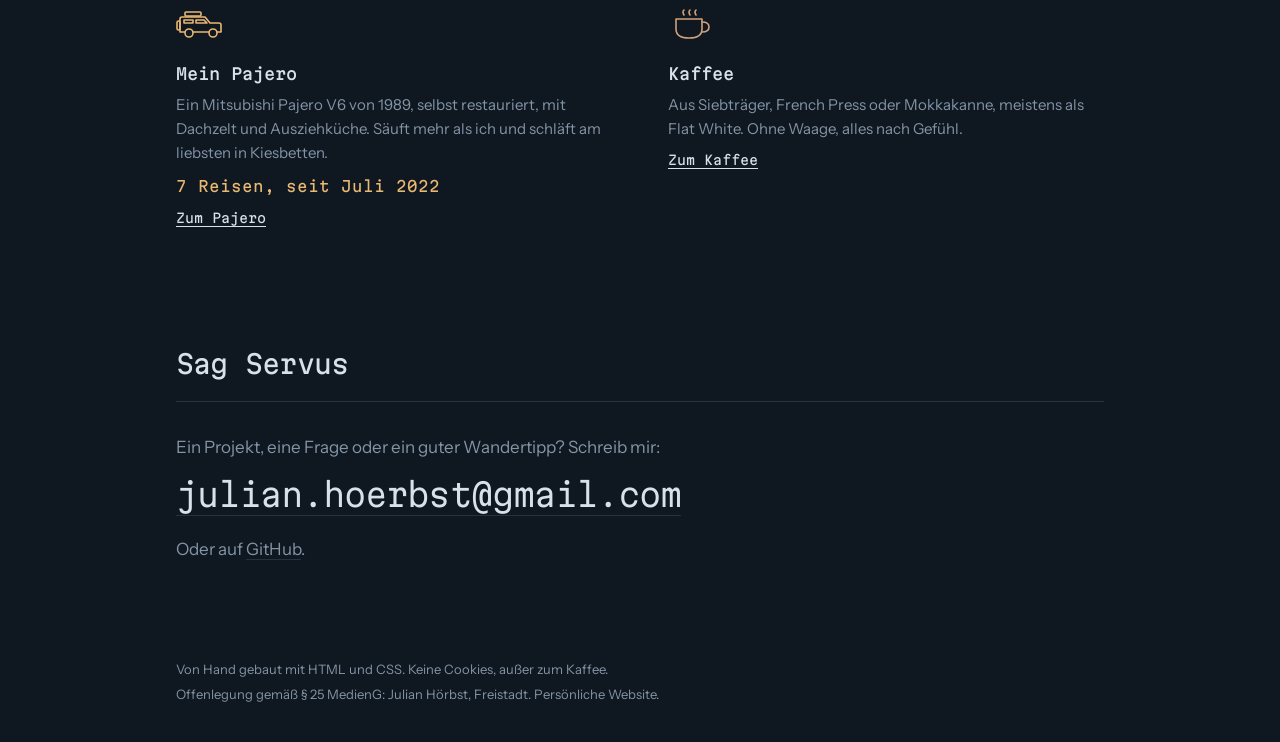
==== commit 6aa98a72: "Köna: 1.400 Feste in 400 Orten" ====
--- a/index.html
+++ b/index.html
@@ -77,8 +77,8 @@
           </p>
 
           <dl class="facts">
-            <div><dt>Feste seit 2017</dt><dd>1.000+</dd></div>
-            <div><dt>Orte in Österreich</dt><dd>350+</dd></div>
+            <div><dt>Feste seit 2017</dt><dd>1.400+</dd></div>
+            <div><dt>Orte in Österreich</dt><dd>400+</dd></div>
             <div><dt>Maturaprojekt an der HTL Leonding</dt><dd>2016</dd></div>
           </dl>
 
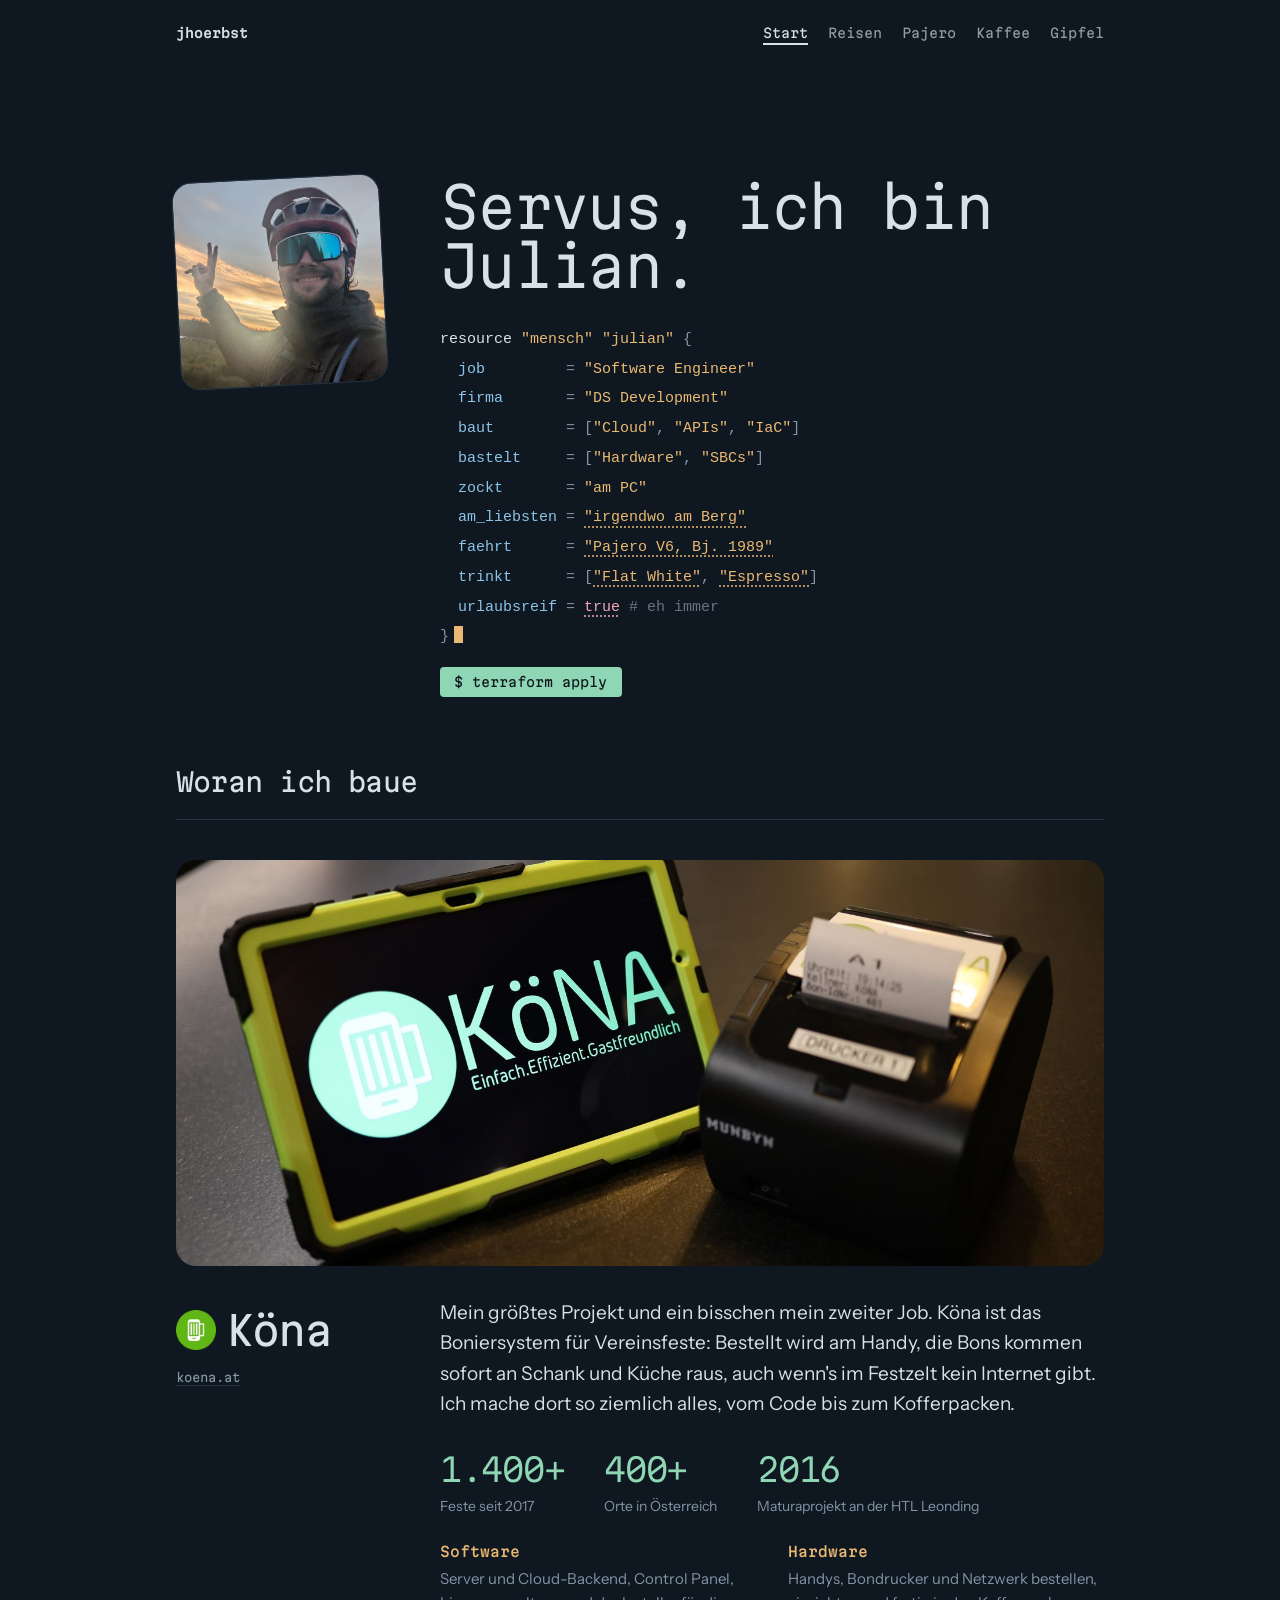
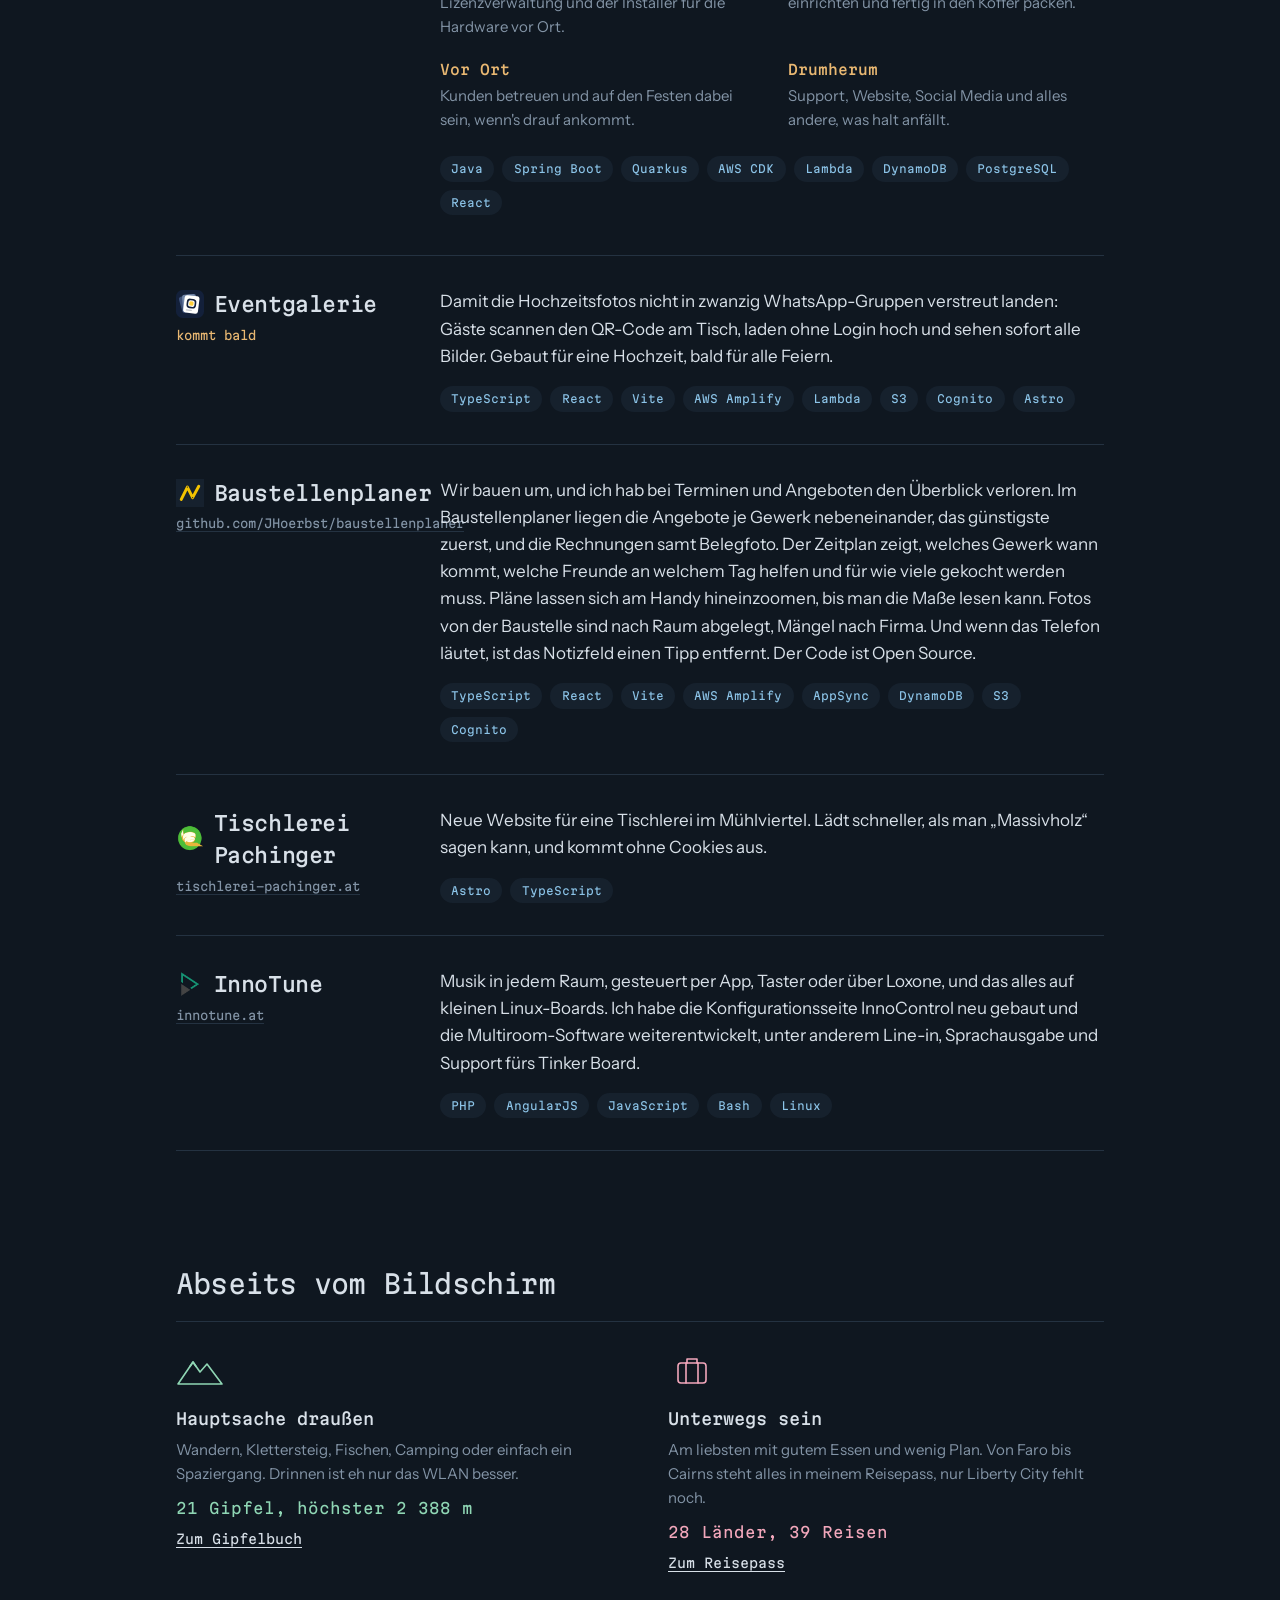
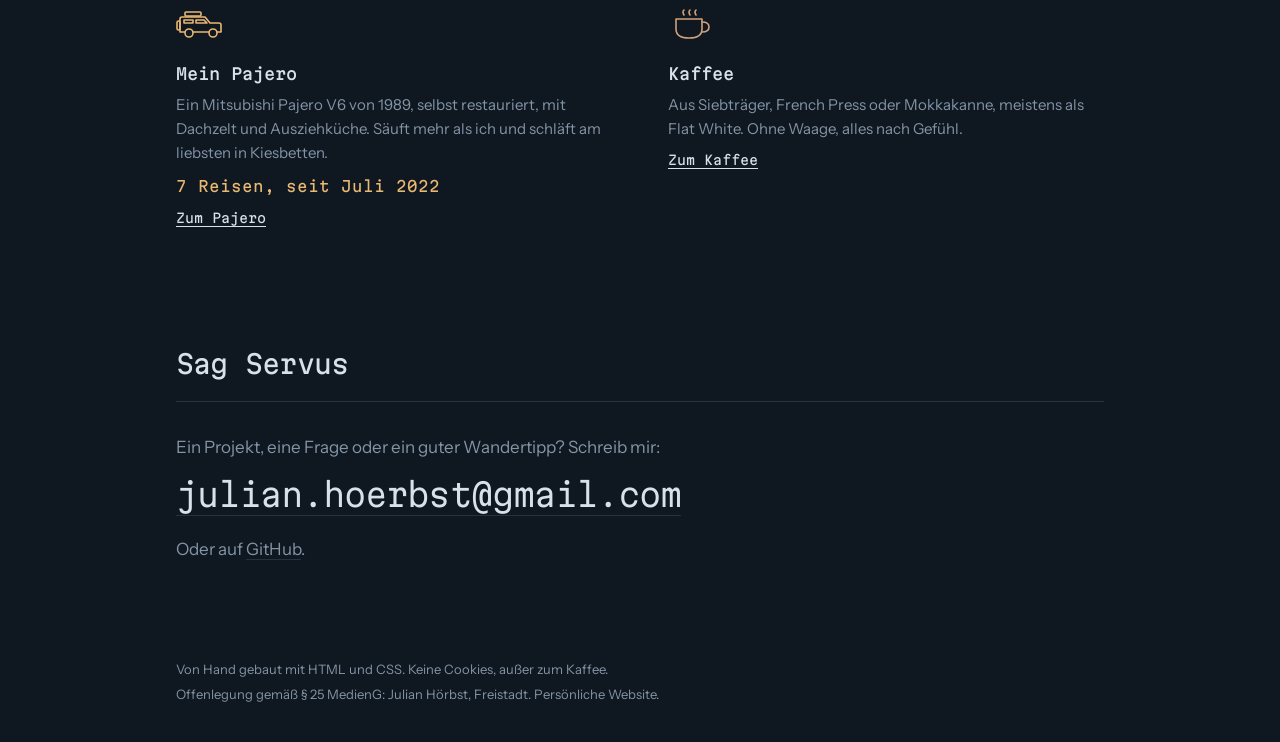
==== commit 566c6918: "Baustellenplaner: Link zum Repo" ====
--- a/index.html
+++ b/index.html
@@ -115,7 +115,7 @@
         <li class="project">
           <div class="project-head">
             <h3><img class="logo" src="assets/img/logos/baustellenplaner.svg" alt="" width="96" height="96">Baustellenplaner</h3>
-            <span class="status">in Arbeit</span>
+            <a class="project-link" href="https://github.com/JHoerbst/baustellenplaner">github.com/JHoerbst/baustellenplaner</a>
           </div>
           <p>
             Wir bauen um, und ich hab bei Terminen und Angeboten den Überblick verloren.
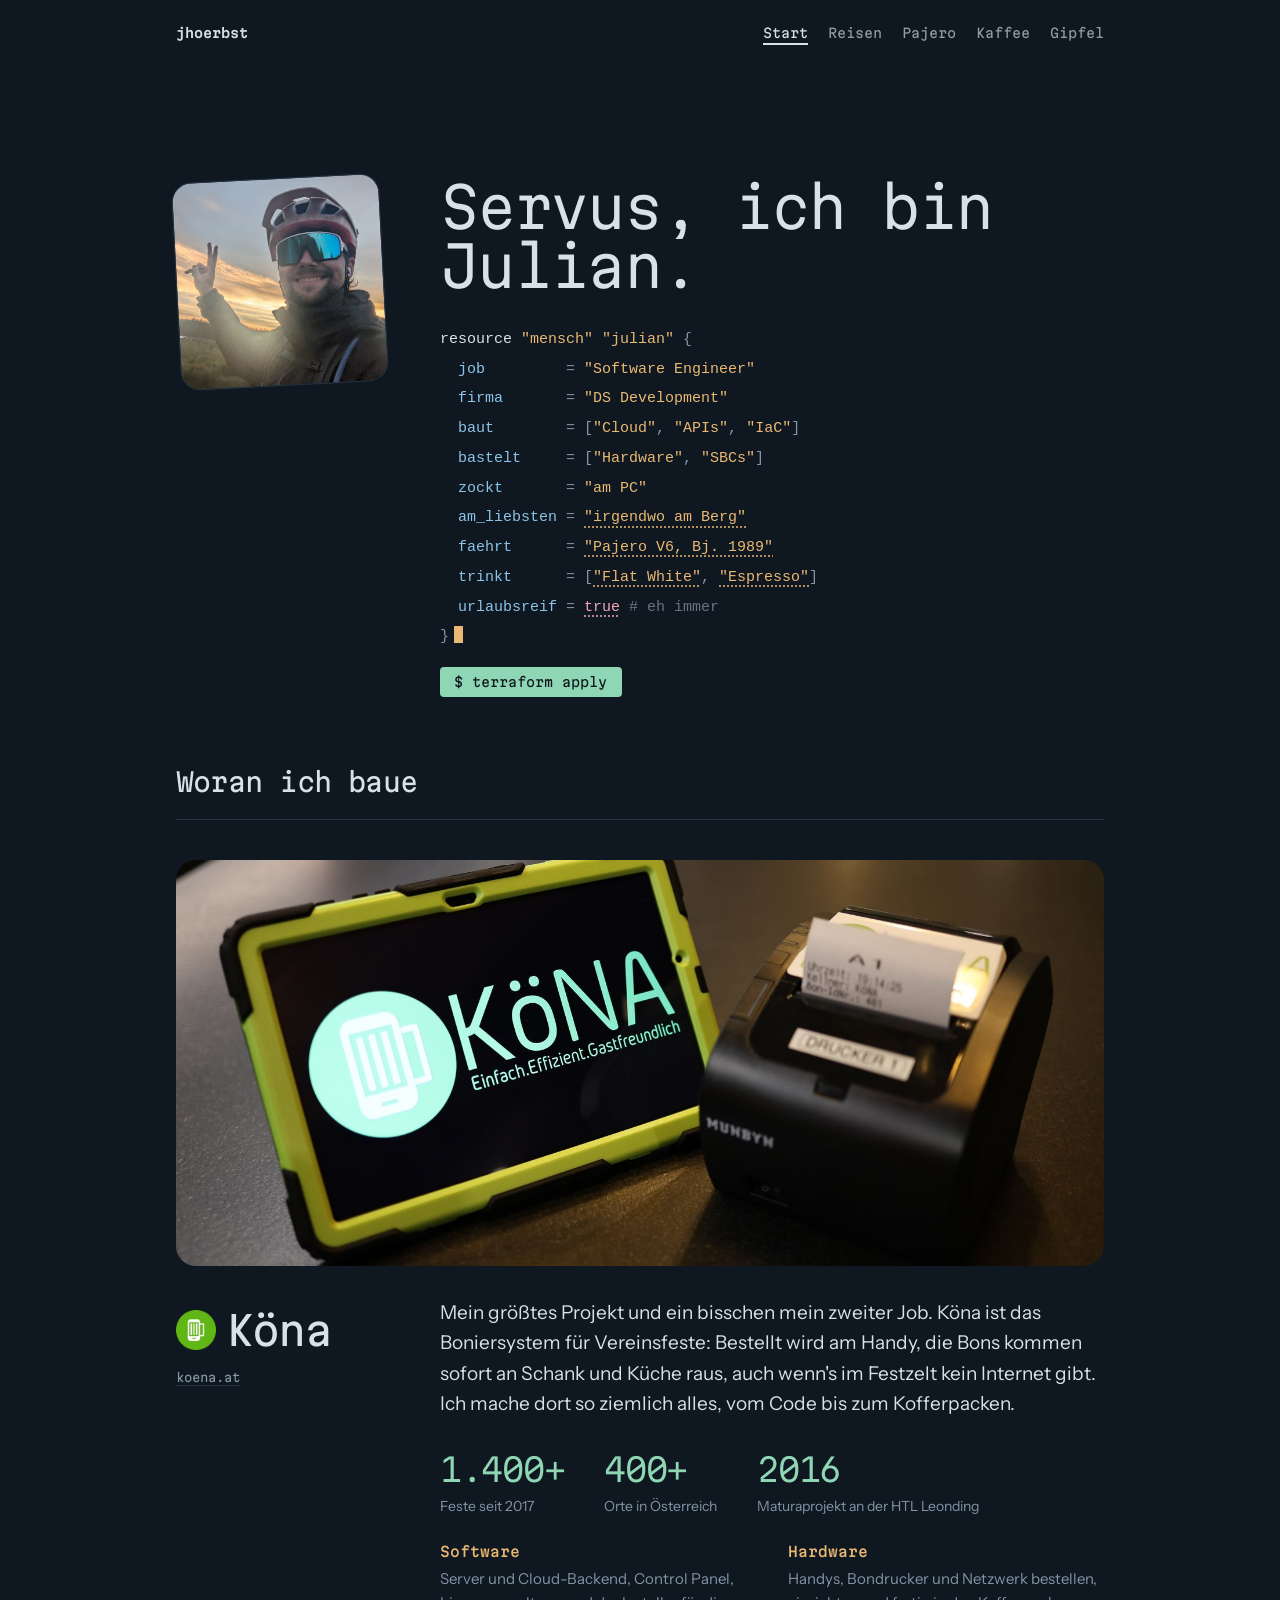
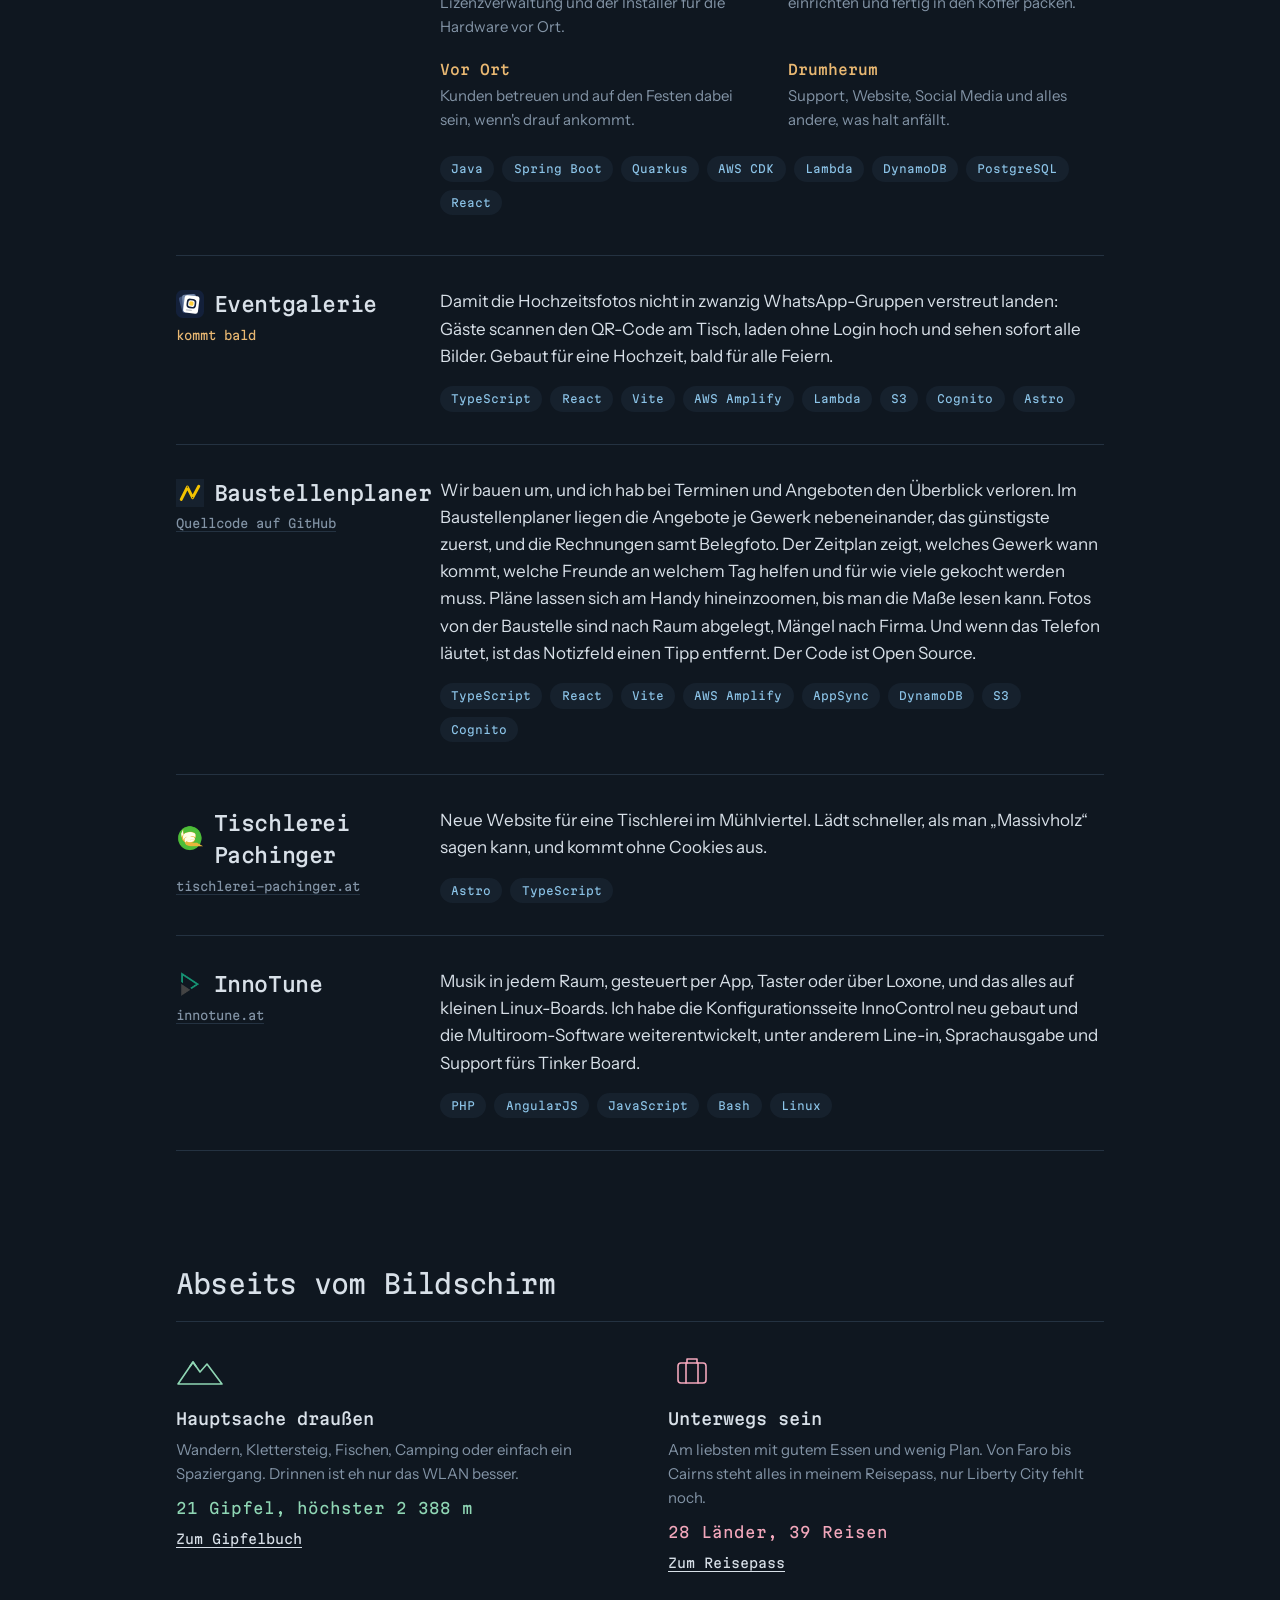
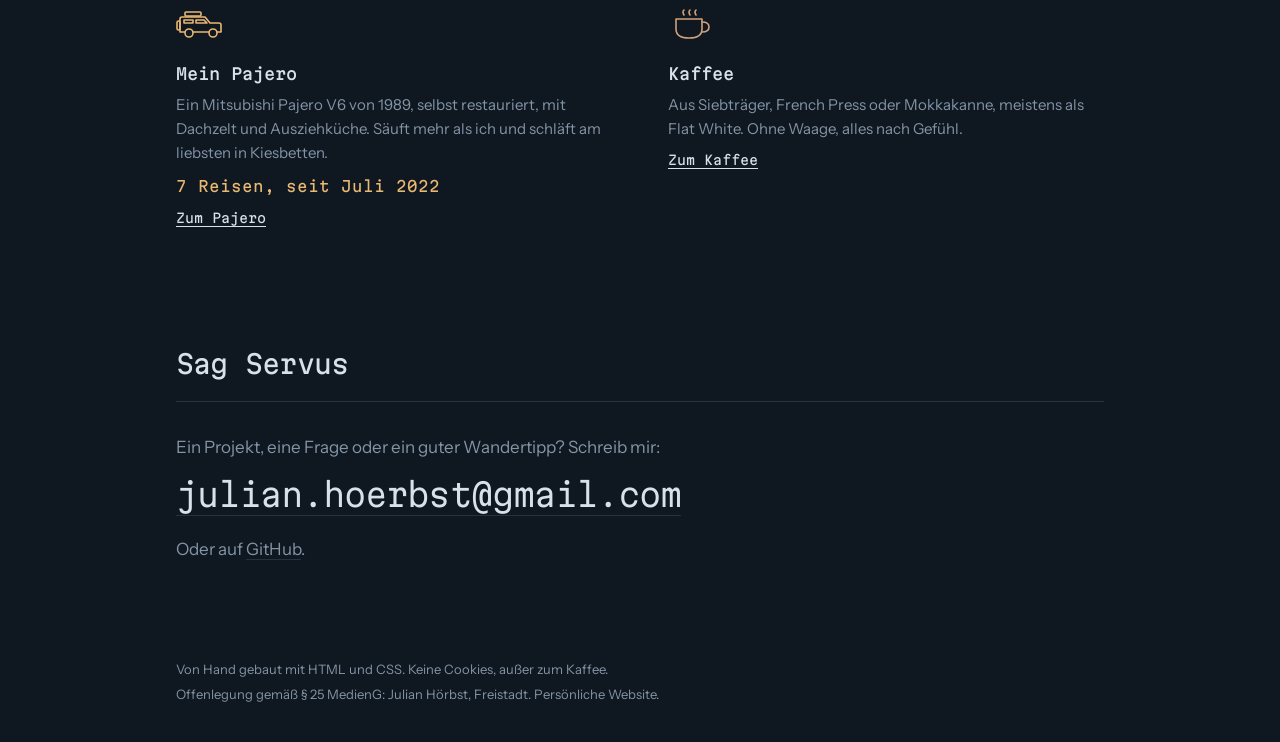
==== commit 57eed7d9: "Baustellenplaner: Linktext gekürzt" ====
--- a/index.html
+++ b/index.html
@@ -115,7 +115,7 @@
         <li class="project">
           <div class="project-head">
             <h3><img class="logo" src="assets/img/logos/baustellenplaner.svg" alt="" width="96" height="96">Baustellenplaner</h3>
-            <a class="project-link" href="https://github.com/JHoerbst/baustellenplaner">github.com/JHoerbst/baustellenplaner</a>
+            <a class="project-link" href="https://github.com/JHoerbst/baustellenplaner">Quellcode auf GitHub</a>
           </div>
           <p>
             Wir bauen um, und ich hab bei Terminen und Angeboten den Überblick verloren.
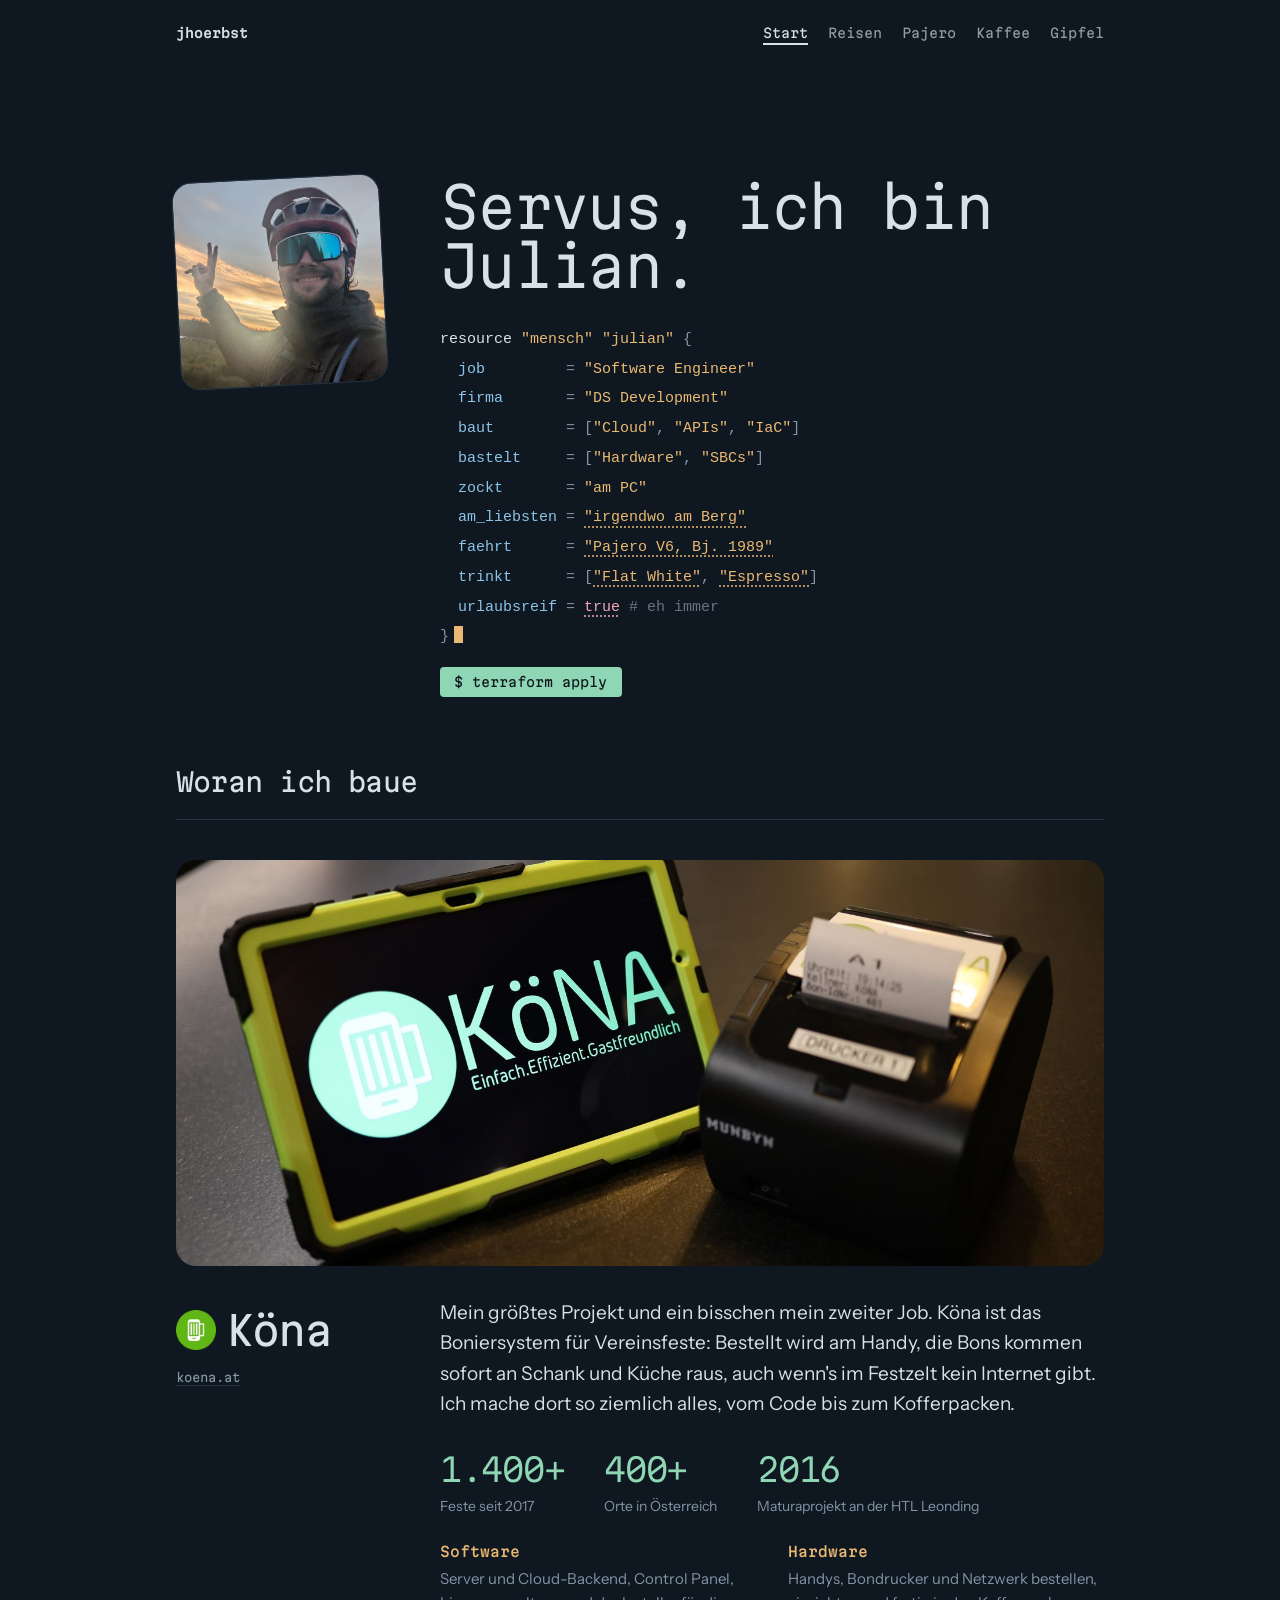
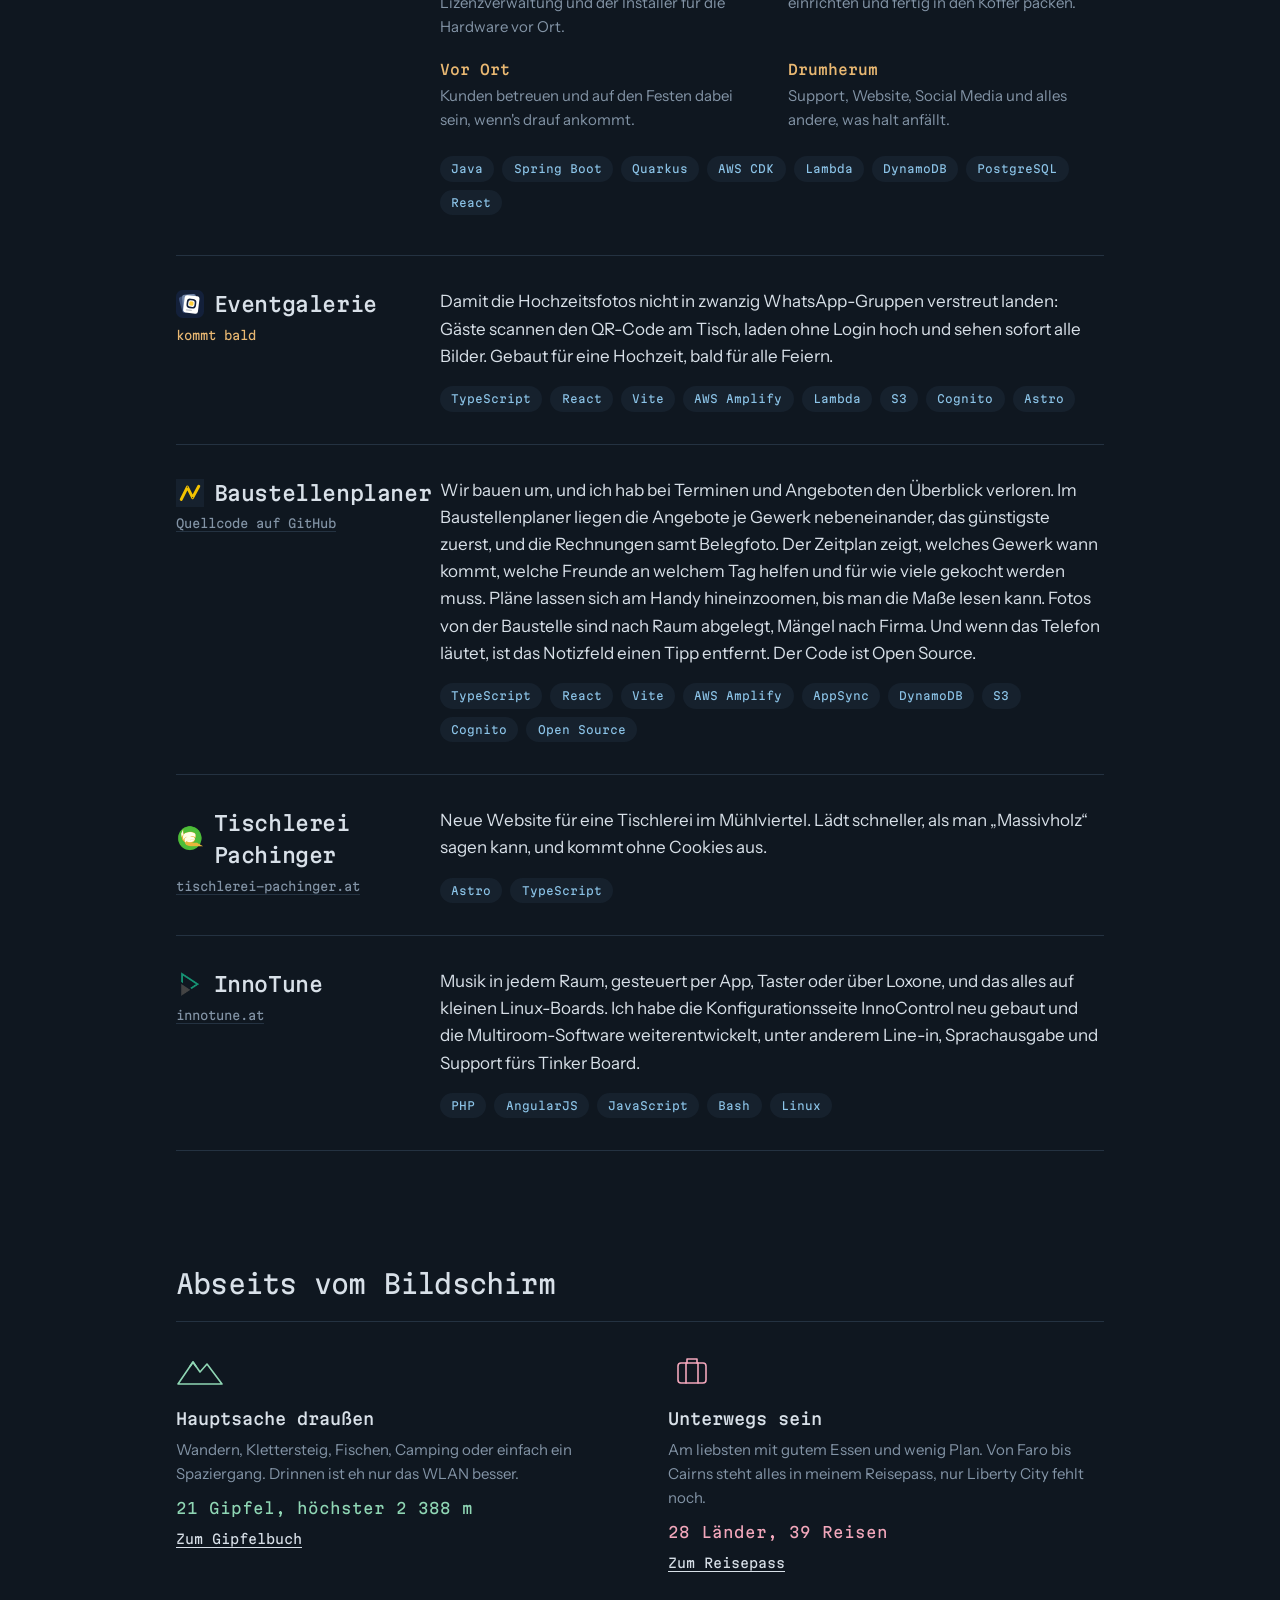
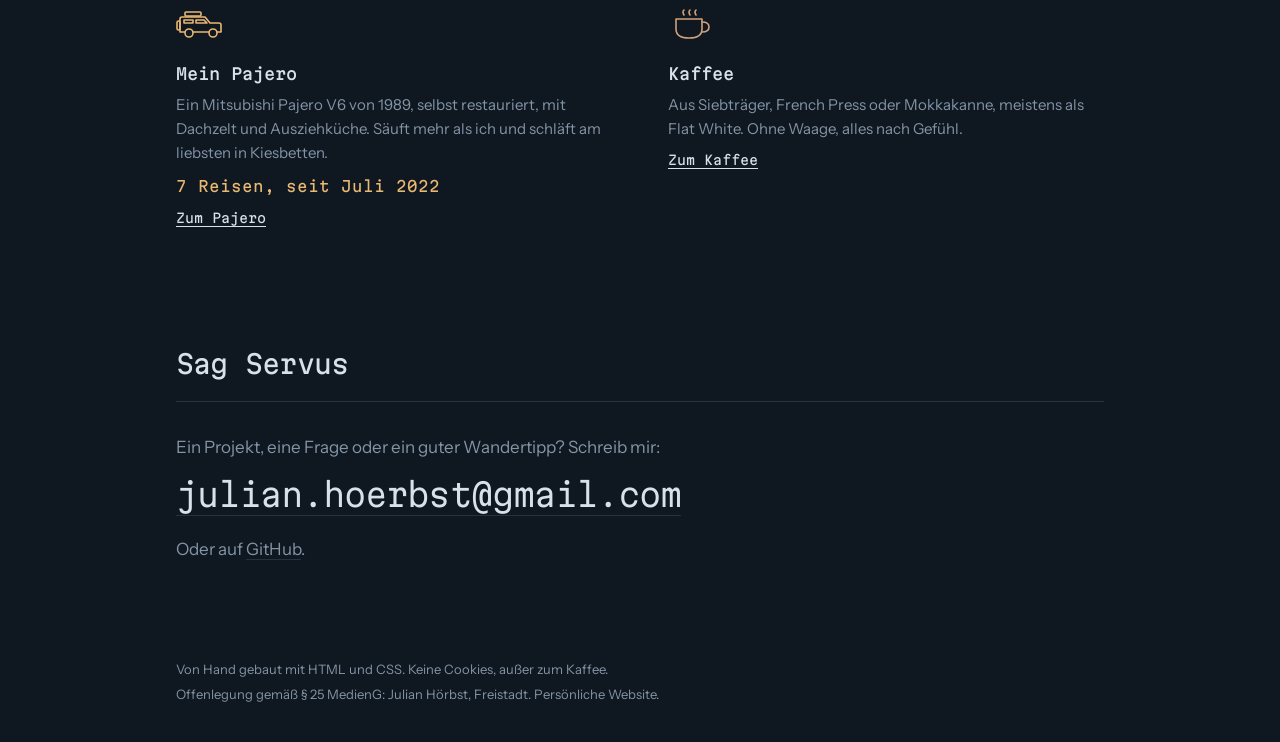
==== commit 05e7207e: "Baustellenplaner: Open Source als Tag" ====
--- a/index.html
+++ b/index.html
@@ -128,7 +128,7 @@
             Open Source.
           </p>
           <ul class="stack" aria-label="Technik">
-            <li>TypeScript</li><li>React</li><li>Vite</li><li>AWS Amplify</li><li>AppSync</li><li>DynamoDB</li><li>S3</li><li>Cognito</li>
+            <li>TypeScript</li><li>React</li><li>Vite</li><li>AWS Amplify</li><li>AppSync</li><li>DynamoDB</li><li>S3</li><li>Cognito</li><li>Open Source</li>
           </ul>
         </li>
 
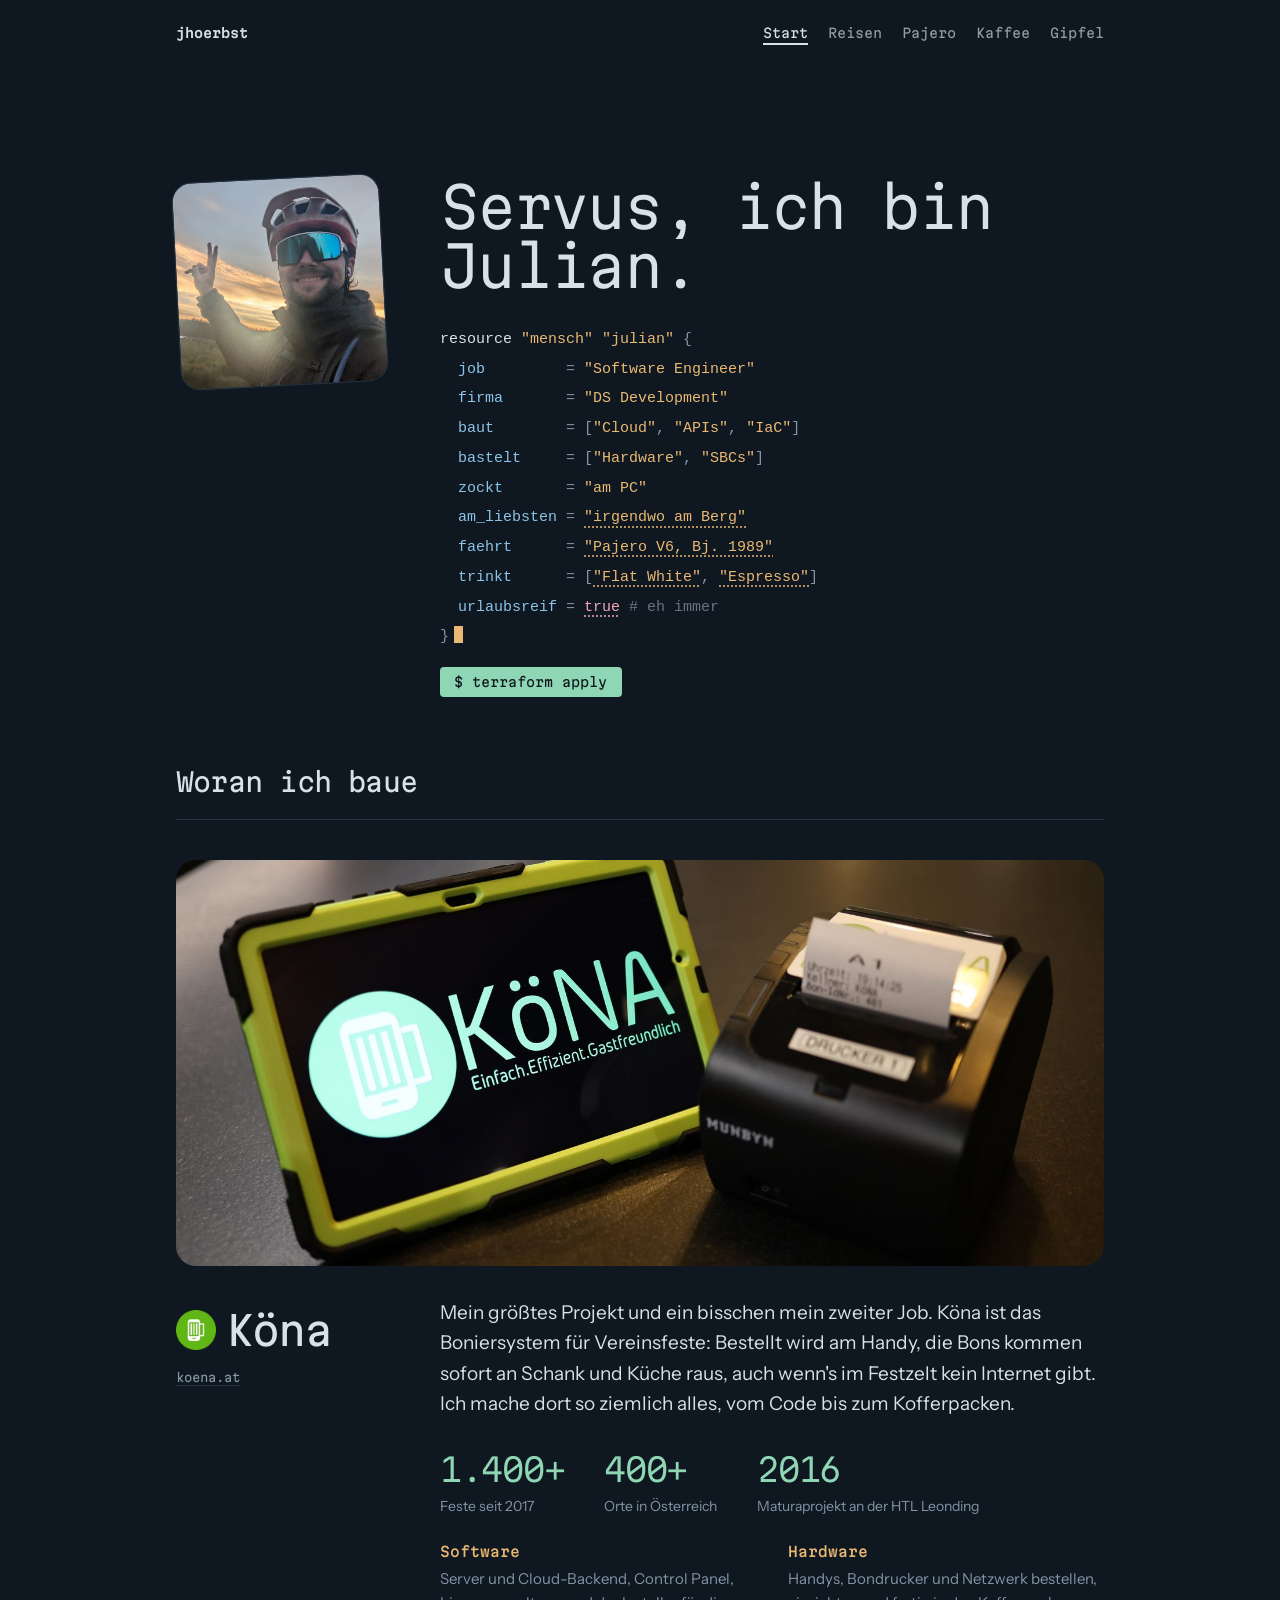
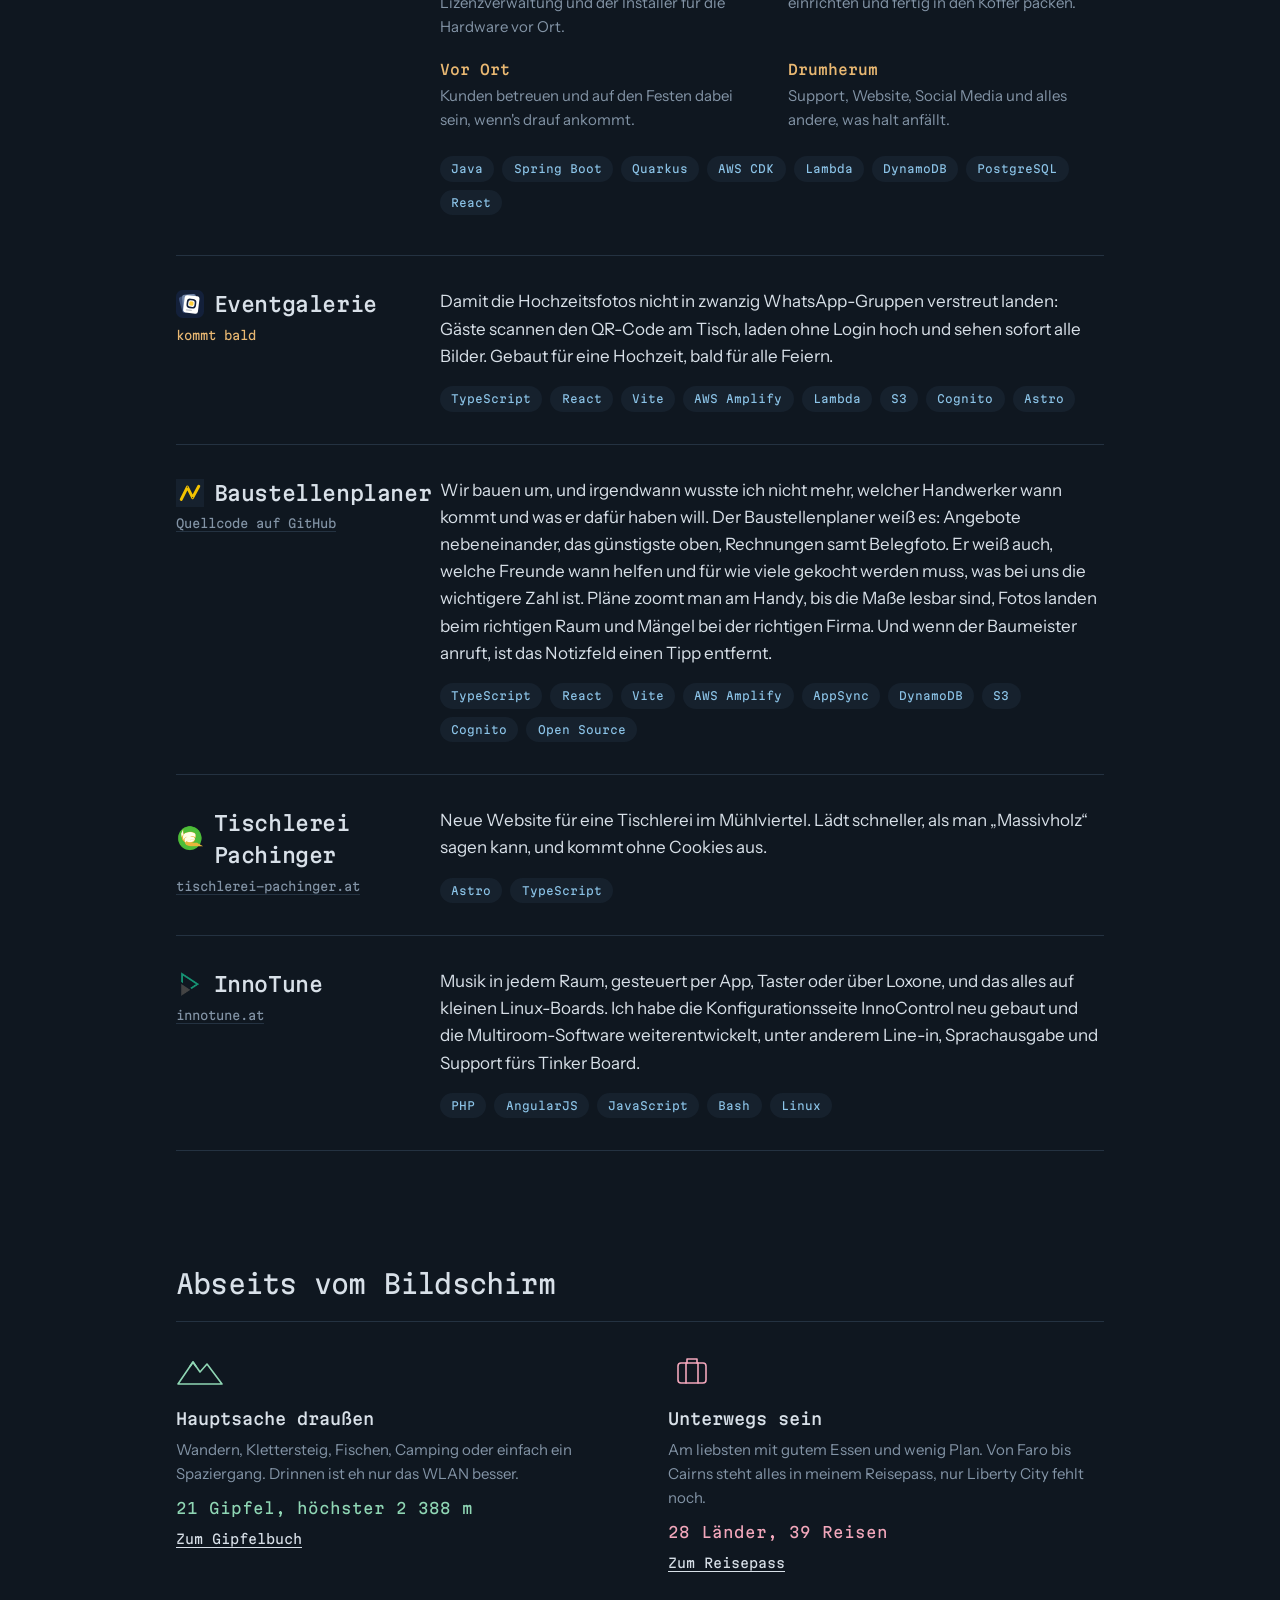
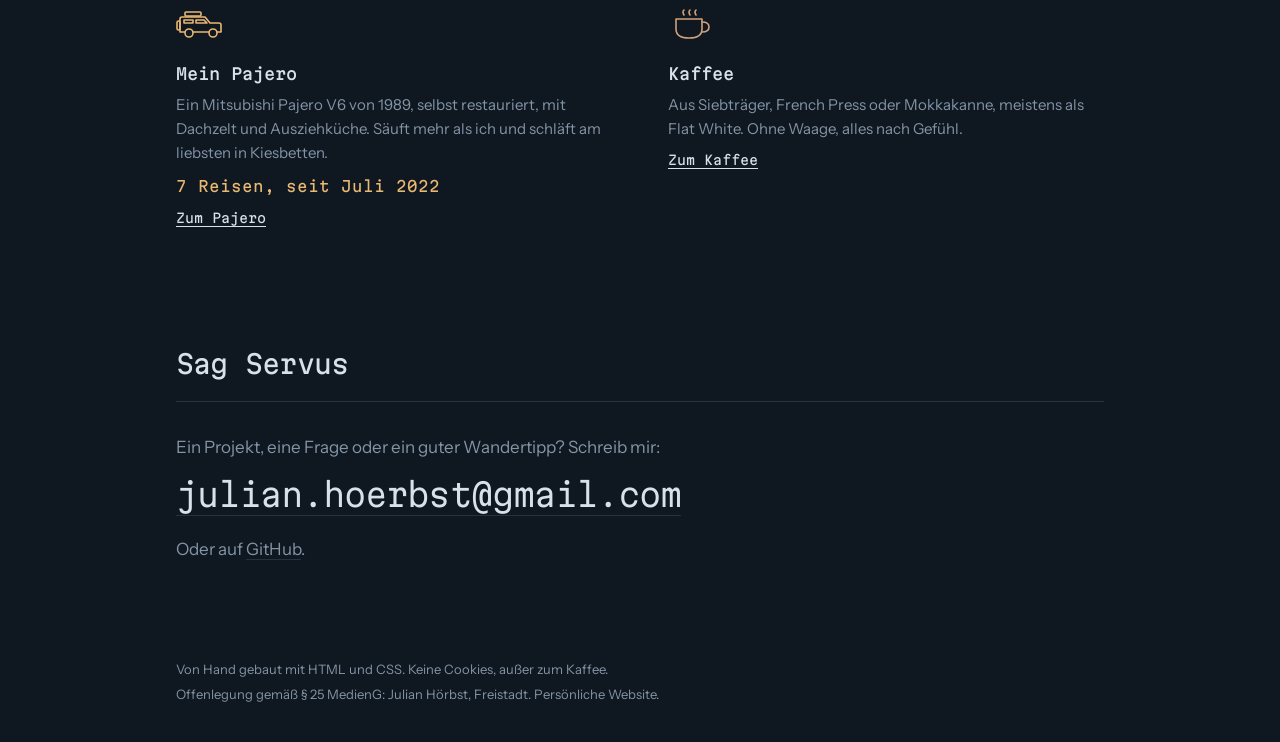
==== commit 61725eff: "Baustellenplaner: Text lockerer" ====
--- a/index.html
+++ b/index.html
@@ -118,14 +118,13 @@
             <a class="project-link" href="https://github.com/JHoerbst/baustellenplaner">Quellcode auf GitHub</a>
           </div>
           <p>
-            Wir bauen um, und ich hab bei Terminen und Angeboten den Überblick verloren.
-            Im Baustellenplaner liegen die Angebote je Gewerk nebeneinander, das günstigste
-            zuerst, und die Rechnungen samt Belegfoto. Der Zeitplan zeigt, welches Gewerk
-            wann kommt, welche Freunde an welchem Tag helfen und für wie viele gekocht
-            werden muss. Pläne lassen sich am Handy hineinzoomen, bis man die Maße lesen
-            kann. Fotos von der Baustelle sind nach Raum abgelegt, Mängel nach Firma. Und
-            wenn das Telefon läutet, ist das Notizfeld einen Tipp entfernt. Der Code ist
-            Open Source.
+            Wir bauen um, und irgendwann wusste ich nicht mehr, welcher Handwerker wann
+            kommt und was er dafür haben will. Der Baustellenplaner weiß es: Angebote
+            nebeneinander, das günstigste oben, Rechnungen samt Belegfoto. Er weiß auch,
+            welche Freunde wann helfen und für wie viele gekocht werden muss, was bei uns
+            die wichtigere Zahl ist. Pläne zoomt man am Handy, bis die Maße lesbar sind,
+            Fotos landen beim richtigen Raum und Mängel bei der richtigen Firma. Und wenn
+            der Baumeister anruft, ist das Notizfeld einen Tipp entfernt.
           </p>
           <ul class="stack" aria-label="Technik">
             <li>TypeScript</li><li>React</li><li>Vite</li><li>AWS Amplify</li><li>AppSync</li><li>DynamoDB</li><li>S3</li><li>Cognito</li><li>Open Source</li>
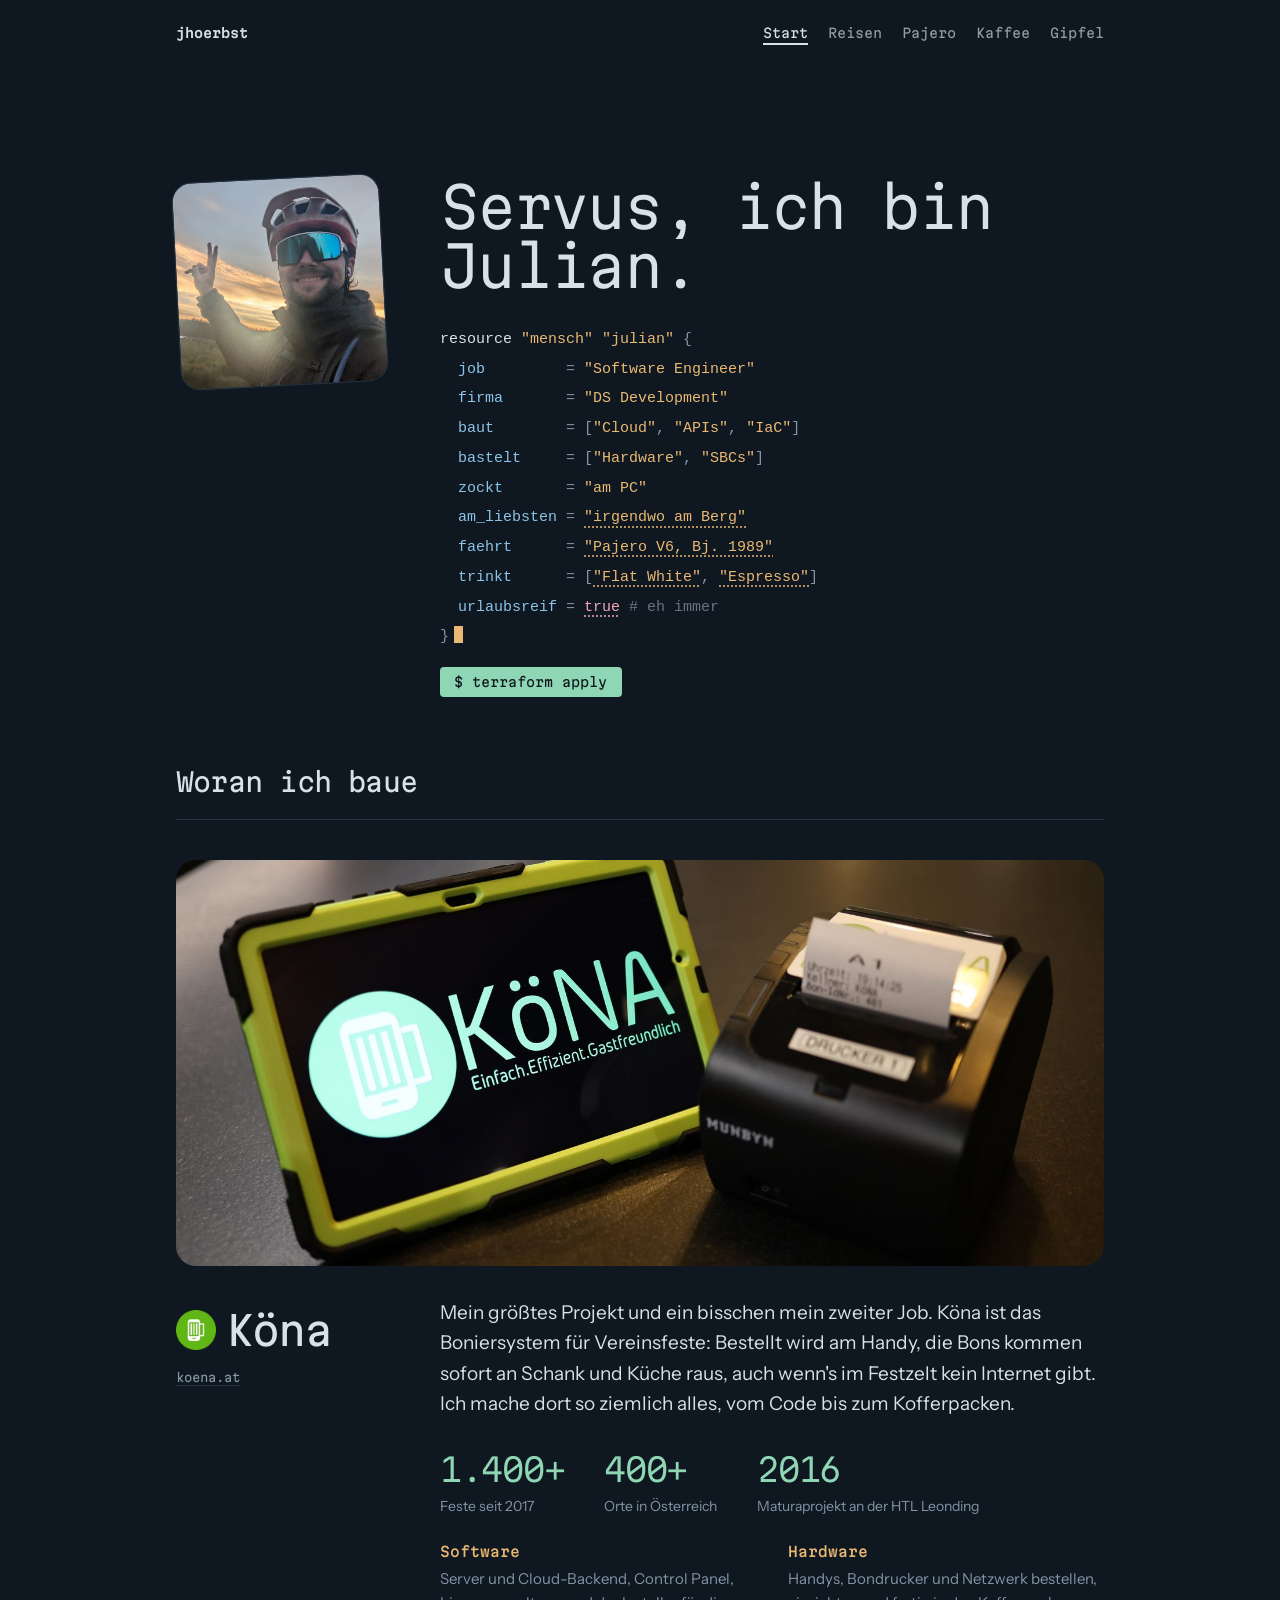
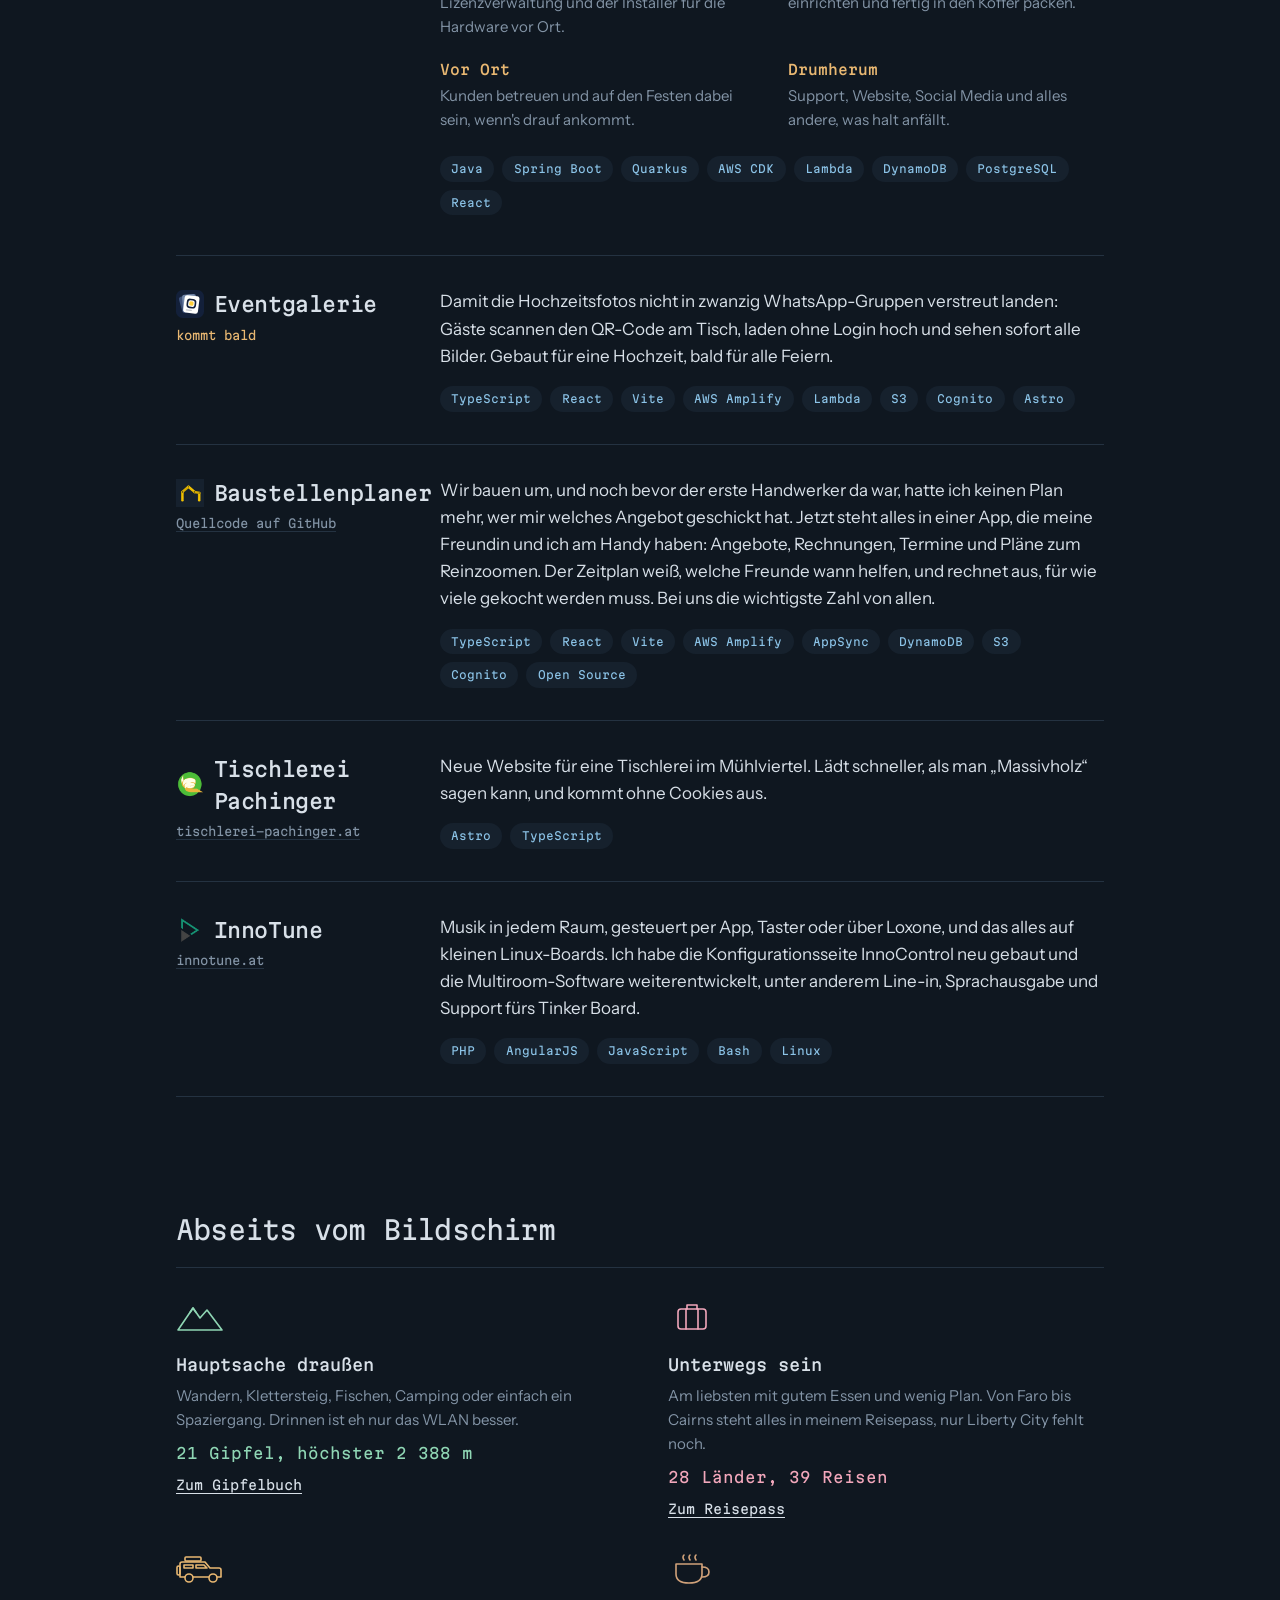
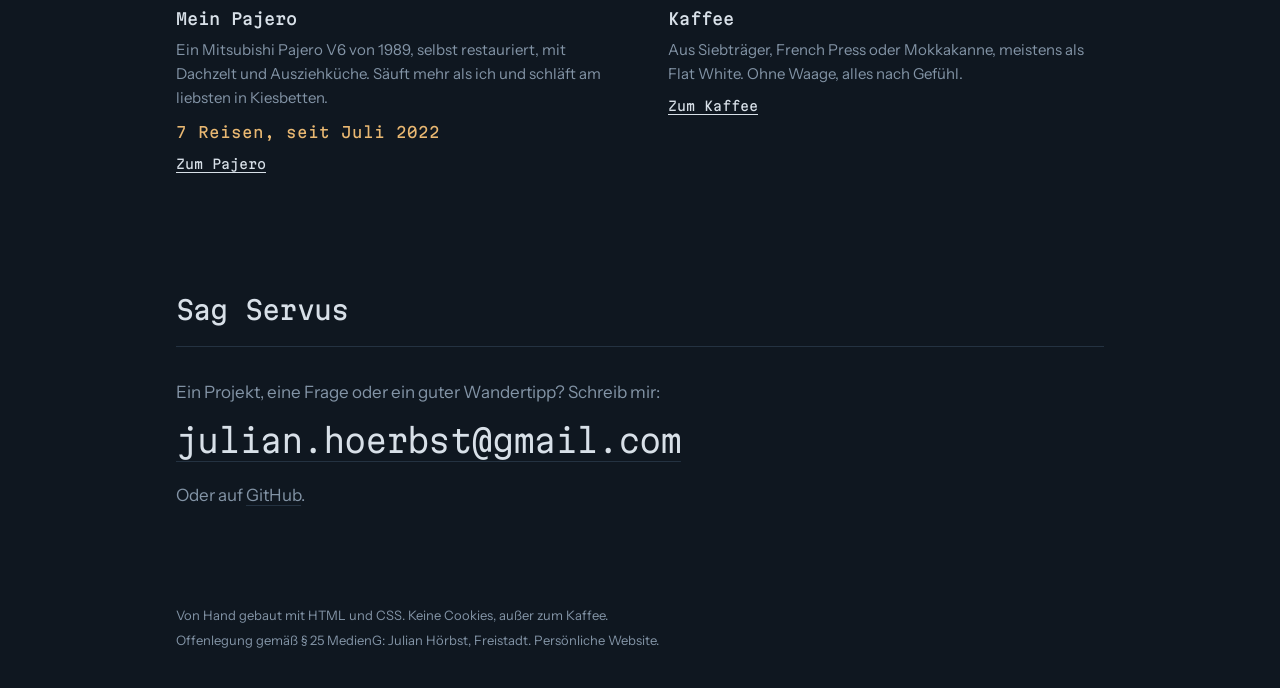
==== commit fa367a73: "Baustellenplaner: Text gekürzt" ====
--- a/index.html
+++ b/index.html
@@ -118,13 +118,11 @@
             <a class="project-link" href="https://github.com/JHoerbst/baustellenplaner">Quellcode auf GitHub</a>
           </div>
           <p>
-            Wir bauen um, und irgendwann wusste ich nicht mehr, welcher Handwerker wann
-            kommt und was er dafür haben will. Der Baustellenplaner weiß es: Angebote
-            nebeneinander, das günstigste oben, Rechnungen samt Belegfoto. Er weiß auch,
-            welche Freunde wann helfen und für wie viele gekocht werden muss, was bei uns
-            die wichtigere Zahl ist. Pläne zoomt man am Handy, bis die Maße lesbar sind,
-            Fotos landen beim richtigen Raum und Mängel bei der richtigen Firma. Und wenn
-            der Baumeister anruft, ist das Notizfeld einen Tipp entfernt.
+            Wir bauen um, und noch bevor der erste Handwerker da war, hatte ich keinen Plan
+            mehr, wer mir welches Angebot geschickt hat. Jetzt steht alles in einer App, die
+            meine Freundin und ich am Handy haben: Angebote, Rechnungen, Termine und Pläne
+            zum Reinzoomen. Der Zeitplan weiß, welche Freunde wann helfen, und rechnet aus,
+            für wie viele gekocht werden muss. Bei uns die wichtigste Zahl von allen.
           </p>
           <ul class="stack" aria-label="Technik">
             <li>TypeScript</li><li>React</li><li>Vite</li><li>AWS Amplify</li><li>AppSync</li><li>DynamoDB</li><li>S3</li><li>Cognito</li><li>Open Source</li>
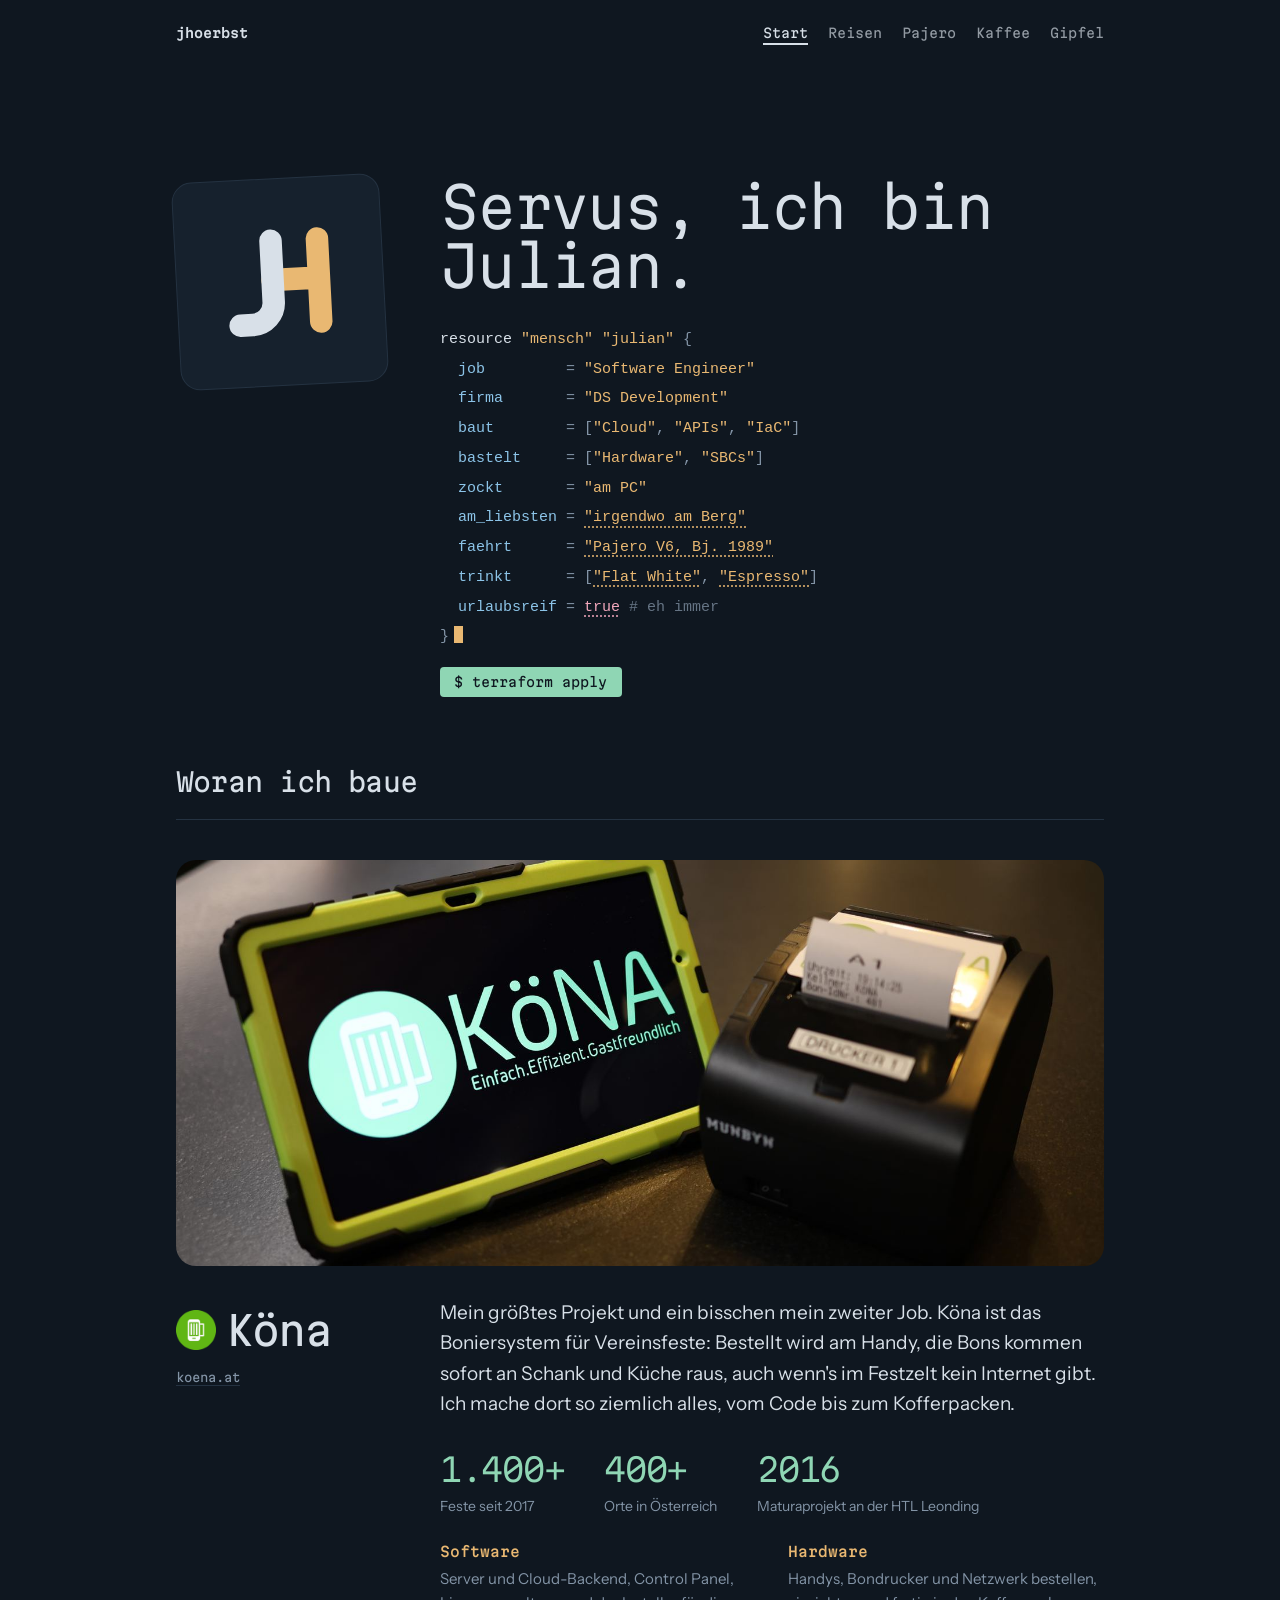
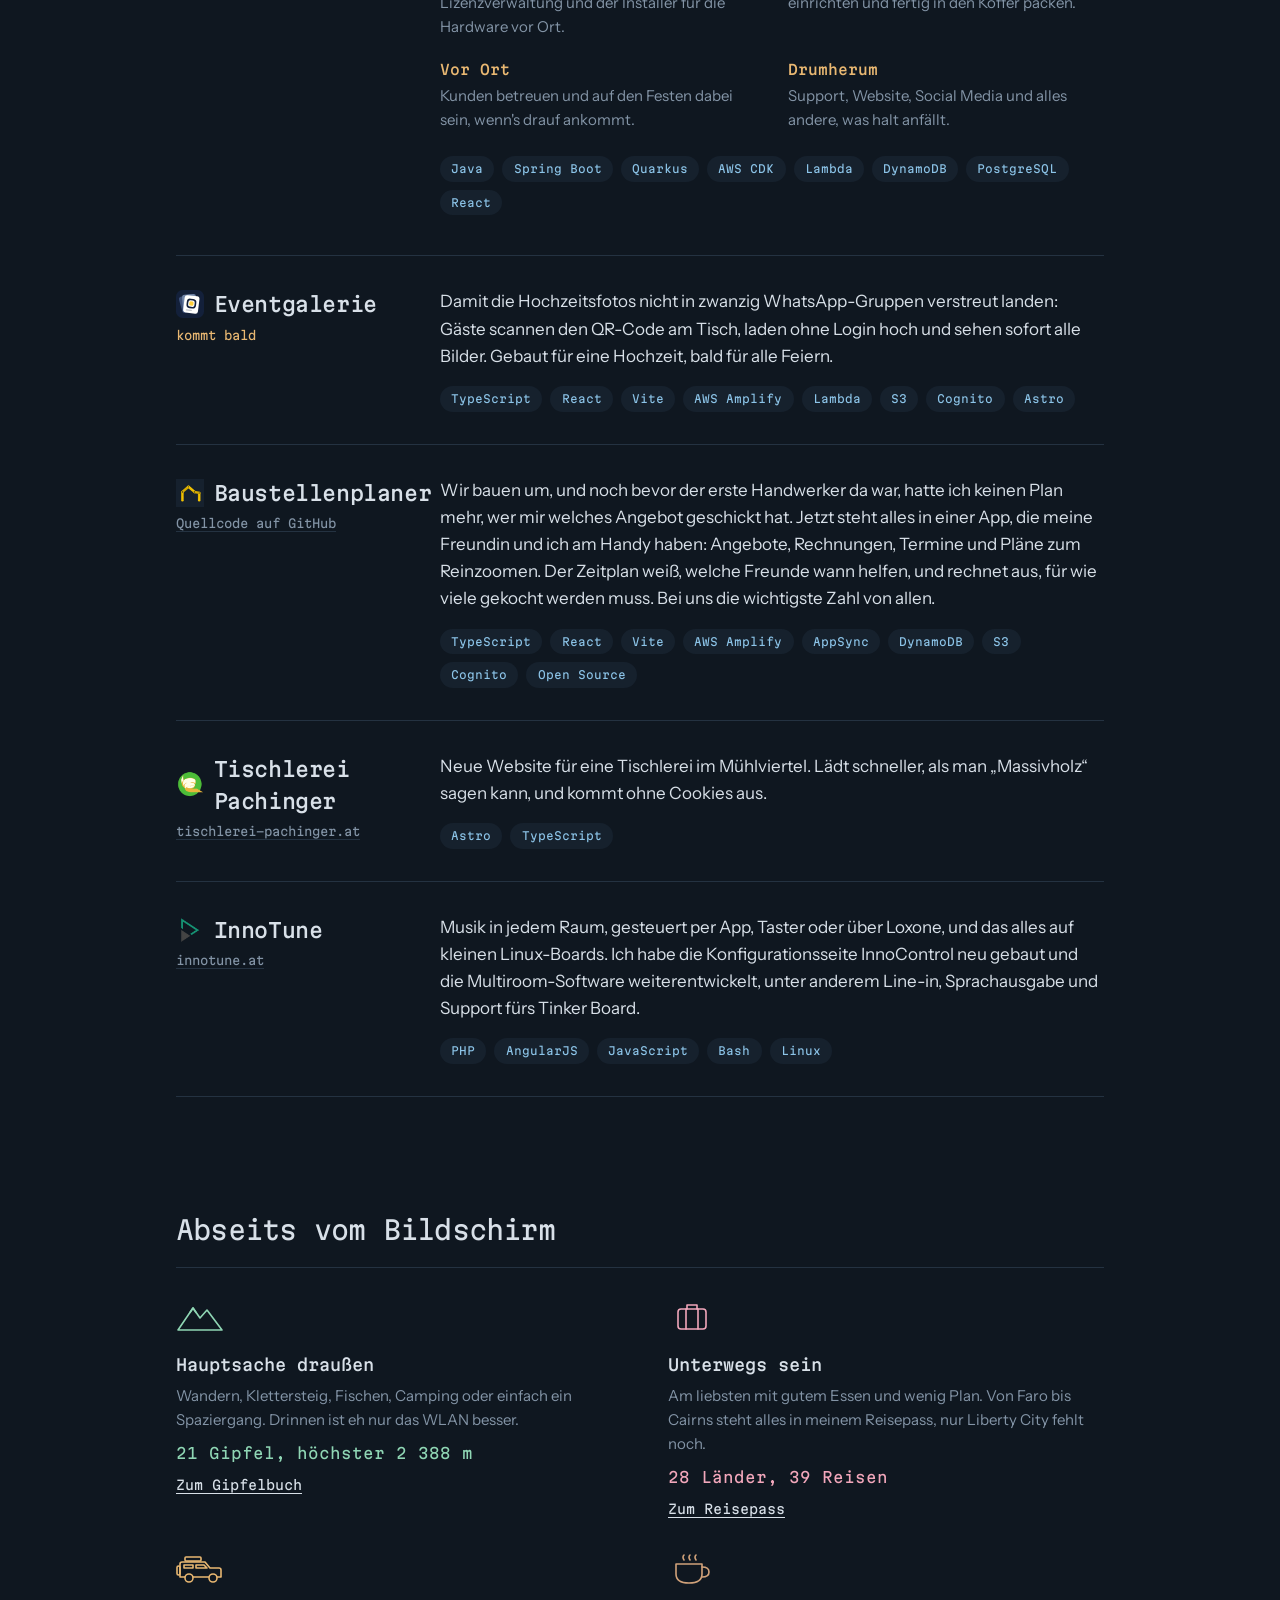
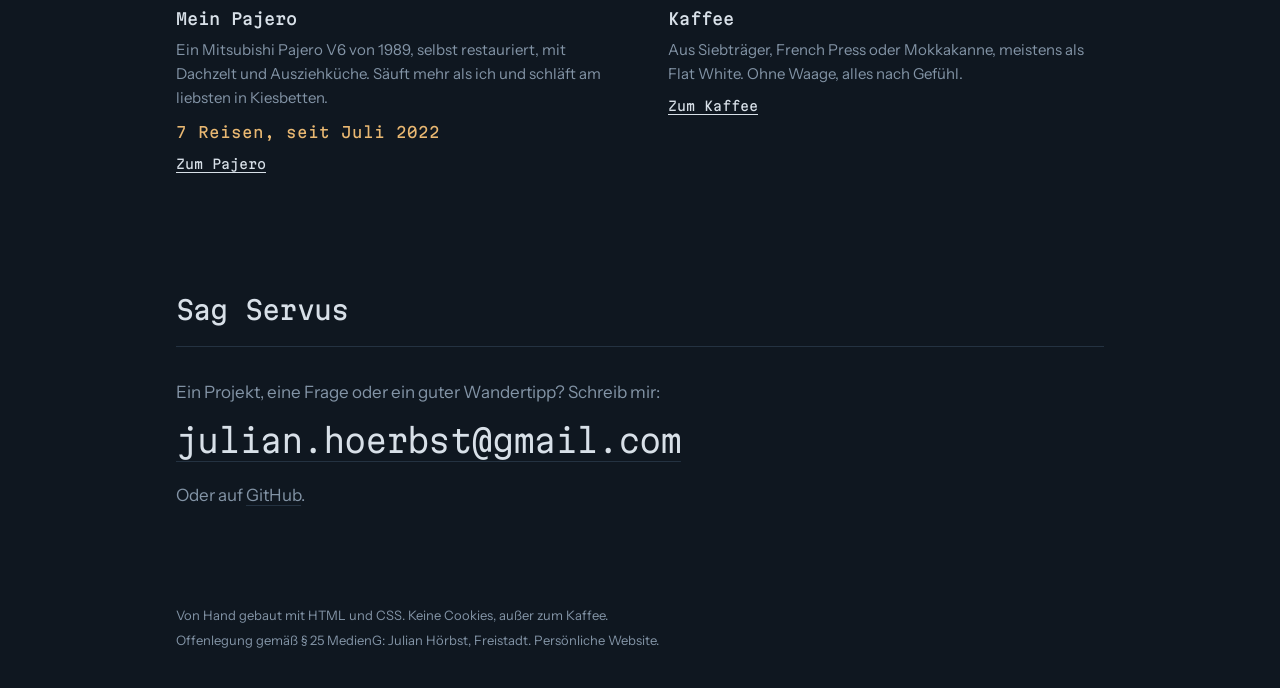
==== commit fbb90d99: "Neues Favicon: JH-Monogramm, Porträtfoto entfernt" ====
--- a/index.html
+++ b/index.html
@@ -14,6 +14,7 @@
   <meta property="og:url" content="https://jhoerbst.github.io/">
   <meta property="og:locale" content="de_AT">
   <link rel="icon" href="assets/img/favicon.svg" type="image/svg+xml">
+  <link rel="apple-touch-icon" href="assets/img/apple-touch-icon.png">
   <link rel="preload" href="assets/fonts/martian-mono.woff2" as="font" type="font/woff2" crossorigin>
   <link rel="preload" href="assets/fonts/instrument-sans.woff2" as="font" type="font/woff2" crossorigin>
   <link rel="stylesheet" href="assets/style.css">
@@ -36,8 +37,7 @@
   <main>
     <section class="hero" aria-labelledby="name">
       <figure class="portrait">
-        <span class="initials" aria-hidden="true">JH</span>
-        <img src="assets/img/me.jpg" alt="Julian mit Radhelm und Sonnenbrille, macht ein Peace-Zeichen vor einem Sonnenuntergang" width="800" height="800" onerror="this.remove()">
+        <svg class="monogramm" viewBox="0 0 32 32" aria-hidden="true" fill="none" stroke-width="4.6" stroke-linecap="round" stroke-linejoin="round"><path class="mono-h" d="M24 7.5v17M14.5 15.5H24"/><path class="mono-j" d="M14.5 7.5v12.5a4.5 4.5 0 0 1-4.5 4.5H7.5"/></svg>
       </figure>
 
       <div class="intro">
--- a/assets/style.css
+++ b/assets/style.css
@@ -161,24 +161,16 @@
   transform: rotate(1.5deg) scale(1.03);
 }
 
-.portrait img {
+.monogramm {
   position: absolute;
   inset: 0;
   width: 100%;
   height: 100%;
-  object-fit: cover;
-}
-
-.initials {
-  position: absolute;
-  inset: 0;
-  display: grid;
-  place-items: center;
-  font-family: var(--mono);
-  font-size: 2.5rem;
-  font-weight: 300;
-  color: var(--muted);
-}
+  padding: 12%;
+}
+
+.mono-j { stroke: var(--text); }
+.mono-h { stroke: var(--string); }
 
 h1 {
   font-size: clamp(1.875rem, 5.4vw, 3.5rem);
@@ -602,10 +594,6 @@
     width: 7.5rem;
   }
 
-  .initials {
-    font-size: 1.75rem;
-  }
-
   .project {
     grid-template-columns: minmax(0, 1fr);
   }
